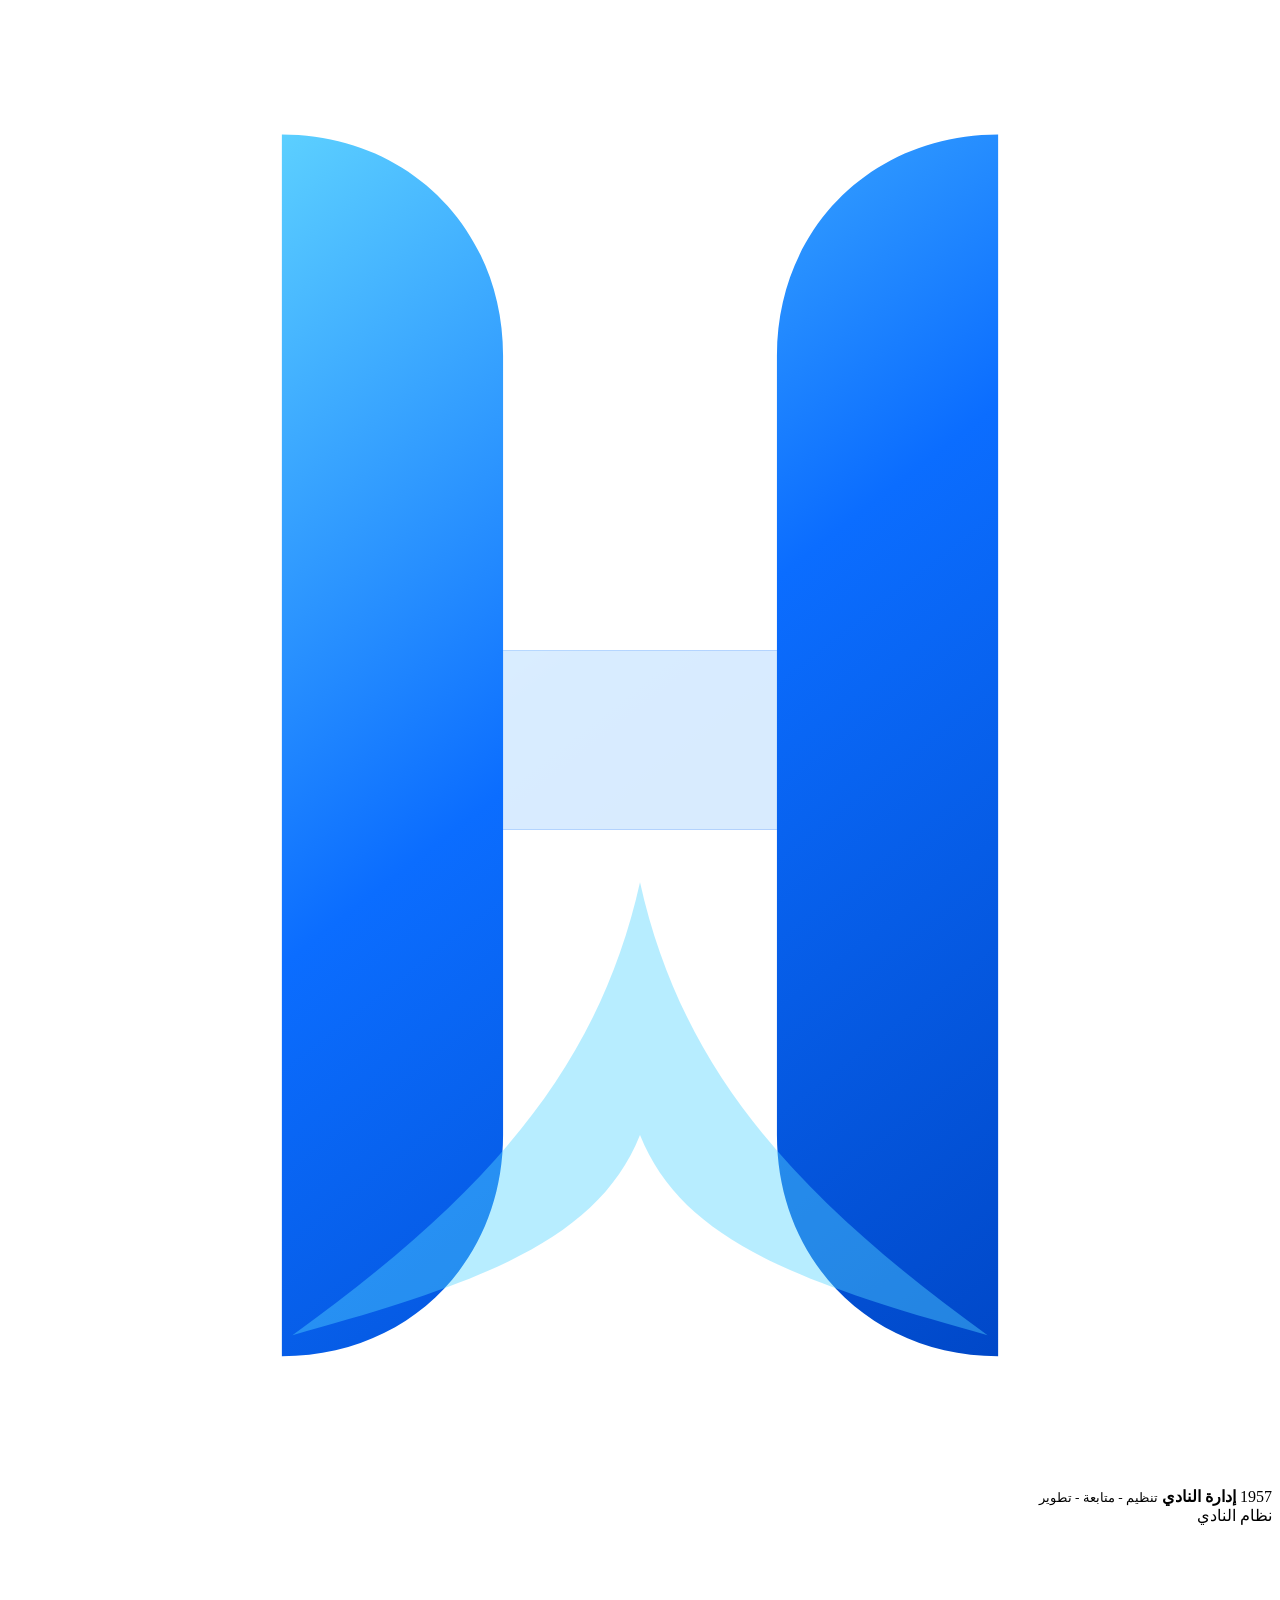
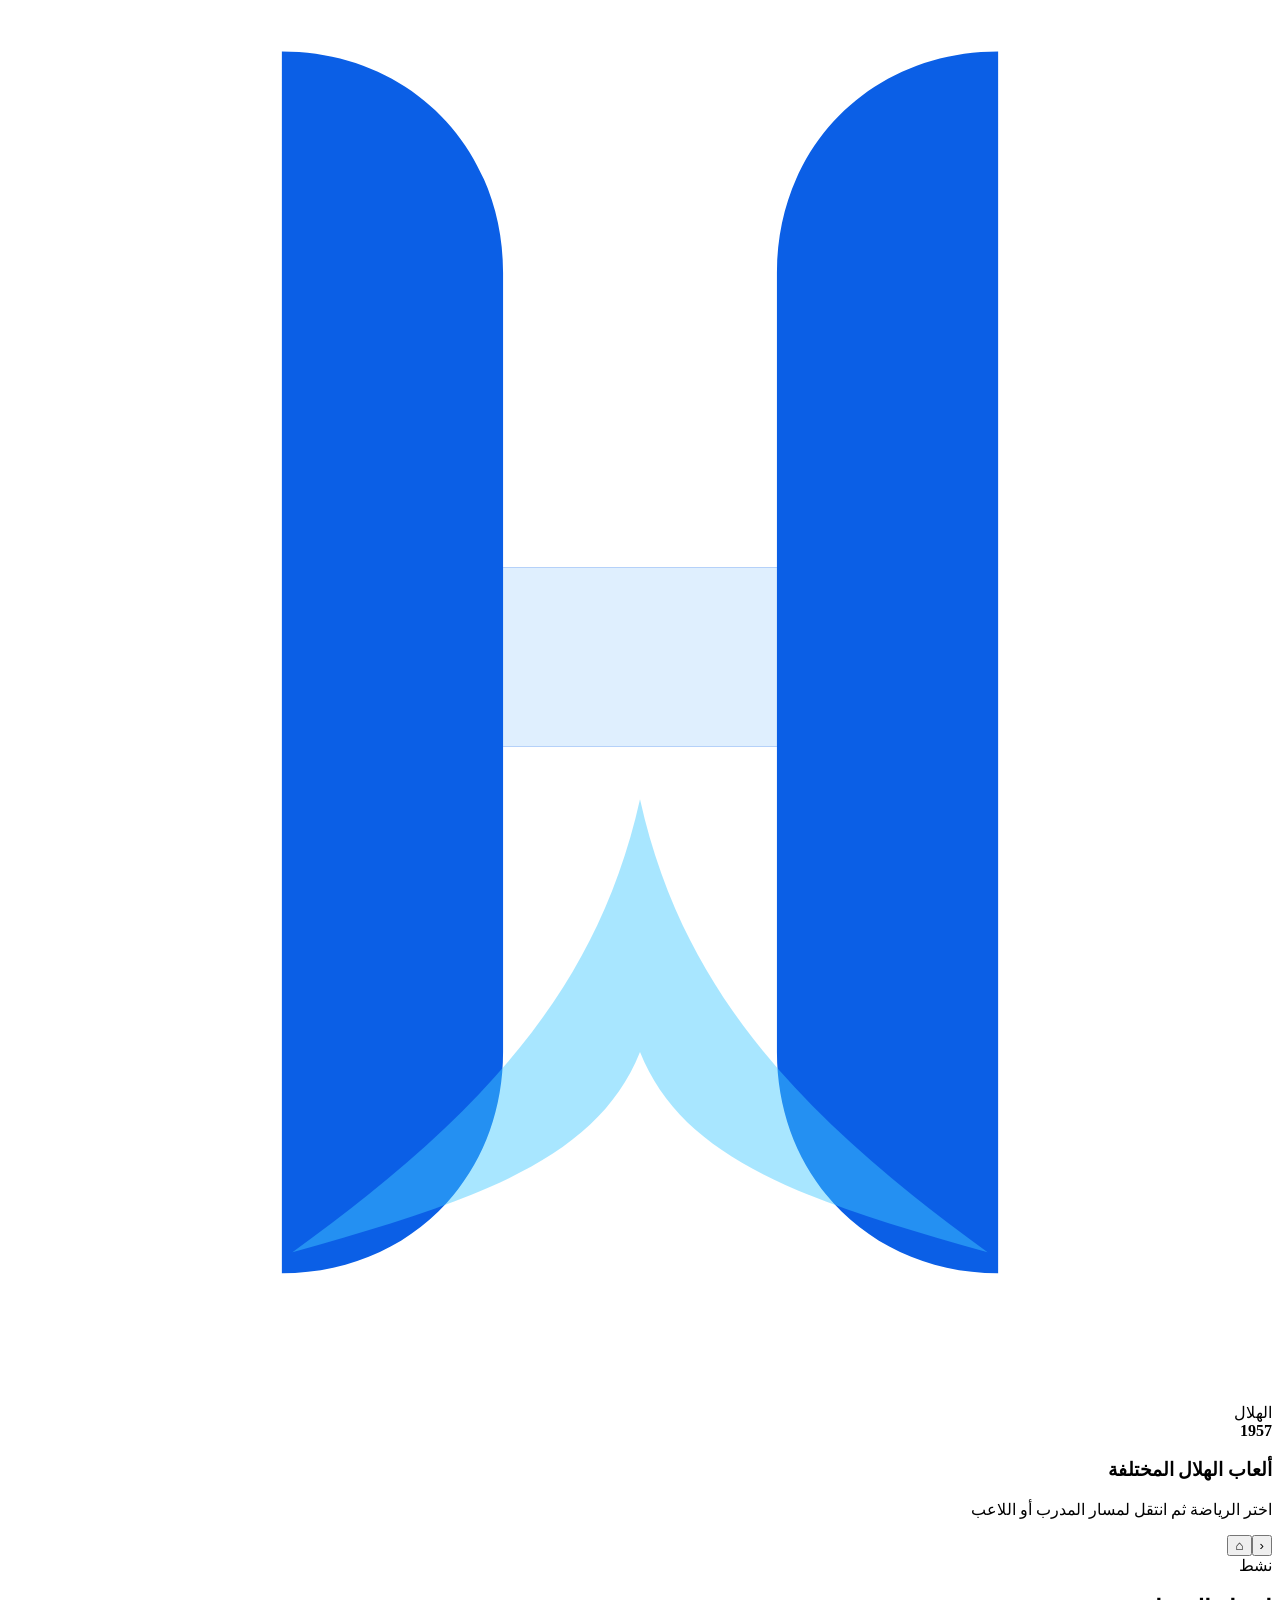
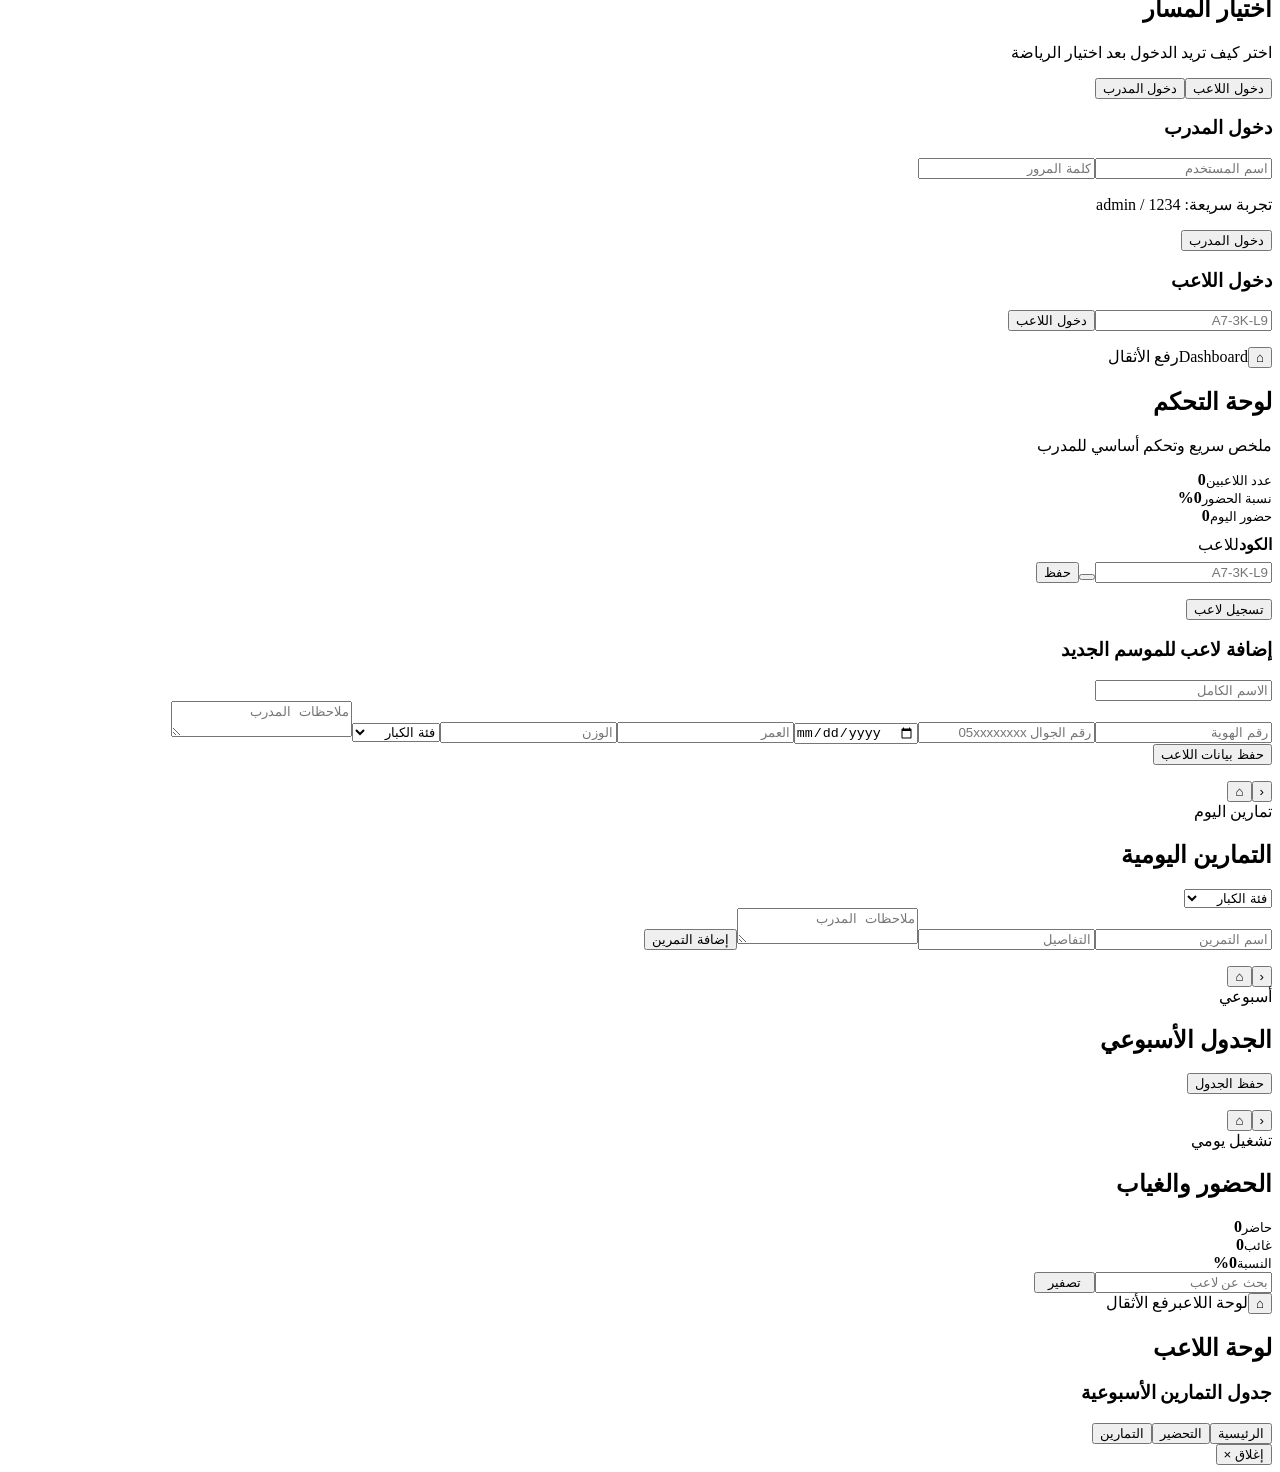
==== index.html @ a158a07d "Add files via upload" ====
<!doctype html>
<html lang="ar" dir="rtl">
<head>
  <meta charset="utf-8">
  <meta name="viewport" content="width=device-width, initial-scale=1, viewport-fit=cover">
  <title>منظومة إدارة نادي الهلال</title>
  <link rel="stylesheet" href="style.css">
</head>
<body>
<div class="splash" id="splash" aria-hidden="true">
  <div class="splash-card">
    <svg class="hilal-svg" viewBox="0 0 120 140" aria-hidden="true">
      <defs>
        <linearGradient id="hilalGradient" x1="18" x2="104" y1="12" y2="122" gradientUnits="userSpaceOnUse">
          <stop stop-color="#62d7ff"/>
          <stop offset=".48" stop-color="#0b6dff"/>
          <stop offset="1" stop-color="#0047c7"/>
        </linearGradient>
      </defs>
      <path d="M26 12c12 0 21 9 21 21v28h26V33c0-12 9-21 21-21v116c-12 0-21-9-21-21V78H47v29c0 12-9 21-21 21V12Z" fill="url(#hilalGradient)"/>
      <path d="M47 61h26v17H47z" fill="#eaf7ff" opacity=".92"/>
      <path d="M27 126c18-13 29-25 33-43 4 18 15 30 33 43-18-5-29-9-33-19-4 10-15 14-33 19Z" fill="#55d4ff" opacity=".42"/>
    </svg>
    <span class="splash-year">1957</span>
    <strong>إدارة النادي</strong>
    <small>تنظيم - متابعة - تطوير</small>
  </div>
</div>
<main class="app">
  <section class="content">
    <section class="page active" id="home"><div class="top home-top"><span class="kicker">نظام النادي</span><div class="home-logo" aria-label="شعار الهلال"><svg class="logo-svg" viewBox="0 0 120 140" aria-hidden="true"><path d="M26 12c12 0 21 9 21 21v28h26V33c0-12 9-21 21-21v116c-12 0-21-9-21-21V78H47v29c0 12-9 21-21 21V12Z" fill="#0b5fe6"/><path d="M47 61h26v17H47z" fill="#eaf7ff" opacity=".95"/><path d="M27 126c18-13 29-25 33-43 4 18 15 30 33 43-18-5-29-9-33-19-4 10-15 14-33 19Z" fill="#42c8ff" opacity=".46"/></svg><span>الهلال<br><b>1957</b></span></div></div><h1 class="title">ألعاب الهلال المختلفة</h1><p class="desc">اختر الرياضة ثم انتقل لمسار المدرب أو اللاعب</p><div class="sports" id="sportsGrid"></div></section>
    <section class="page" id="sport"><div class="top"><div class="nav-actions"><button class="icon" data-go="home">‹</button><button class="icon" data-go="home">⌂</button></div><span class="chip" id="sportStatus">نشط</span></div><h2 class="title" id="sportTitle">اختيار المسار</h2><p class="desc" id="sportDesc">اختر كيف تريد الدخول بعد اختيار الرياضة</p><div class="grid2"><button class="soft" id="showPlayer">دخول اللاعب</button><button class="btn" id="showCoach">دخول المدرب</button></div><div class="card hidden" id="coachPanel" style="margin-top:12px"><h3>دخول المدرب</h3><input id="coachUser" class="input" placeholder="اسم المستخدم"><input id="coachPass" class="input" type="password" placeholder="كلمة المرور"><p class="desc">تجربة سريعة: admin / 1234</p><button class="btn" id="coachLogin">دخول المدرب</button><p class="message" id="coachMsg"></p></div><div class="card hidden" id="playerPanel" style="margin-top:12px"><h3>دخول اللاعب</h3><input id="playerCode" class="input" placeholder="A7-3K-L9"><button class="btn" id="playerLogin">دخول اللاعب</button><p class="message" id="playerMsg"></p></div></section>
    <section class="page" id="coachDash"><div class="top"><button class="icon" data-go="home">⌂</button><span class="kicker">Dashboard</span><span class="chip" id="sportChip">رفع الأثقال</span></div><h2 class="title">لوحة التحكم</h2><p class="desc">ملخص سريع وتحكم أساسي للمدرب</p><div class="grid3"><div class="stat"><small>عدد اللاعبين</small><b id="total">0</b></div><div class="stat"><small>نسبة الحضور</small><b id="rate">0%</b></div><div class="stat"><small>حضور اليوم</small><b id="today">0</b></div></div><div class="card code-card" style="margin-top:10px"><div class="row" style="margin-bottom:8px"><b>الكود</b><span class="chip">للاعب</span></div><div class="code-actions"><input id="codeInput" class="input" style="margin:0" placeholder="A7-3K-L9"><button class="copy-code" id="copyCode" type="button" aria-label="نسخ الكود"></button><button class="btn" id="saveCode">حفظ</button></div><p id="codeMsg" class="message"></p><button class="soft register-btn" id="toggleRegister" type="button">تسجيل لاعب</button><div class="register-panel hidden" id="registerPanel"><h3>إضافة لاعب للموسم الجديد</h3><input id="regName" class="input" placeholder="الاسم الكامل"><div class="form-grid"><input id="regNational" class="input" placeholder="رقم الهوية"><input id="regPhone" class="input" placeholder="رقم الجوال 05xxxxxxxx"><input id="regBirth" class="input" type="date" aria-label="تاريخ الميلاد"><input id="regAge" class="input" type="number" min="1" placeholder="العمر"><input id="regWeight" class="input" type="number" min="1" placeholder="الوزن"><select id="regGroup" class="select"><option>فئة الكبار</option><option>فئة الشباب</option><option>فئة الناشئين</option><option>فئة البراعم</option></select><textarea id="regNote" class="textarea wide" placeholder="ملاحظات المدرب"></textarea></div><button class="btn" id="saveNewPlayer" type="button">حفظ بيانات اللاعب</button><p id="registerMsg" class="message"></p></div></div></section>
    <section class="page" id="daily"><div class="top"><div class="nav-actions"><button class="icon" data-go="coachDash">‹</button><button class="icon" data-go="home">⌂</button></div><span class="chip">تمارين اليوم</span></div><h2 class="title">التمارين اليومية</h2><select id="dailyGroup" class="select"><option>فئة الكبار</option><option>فئة الشباب</option><option>فئة الناشئين</option><option>فئة البراعم</option></select><div class="list" id="dailyList"></div><input id="dailyTitle" class="input" placeholder="اسم التمرين"><input id="dailyDetails" class="input" placeholder="التفاصيل"><textarea id="dailyNote" class="textarea" placeholder="ملاحظات المدرب"></textarea><button class="btn" id="addDaily">إضافة التمرين</button><p id="dailyMsg" class="message"></p></section>
    <section class="page" id="weekly"><div class="top"><div class="nav-actions"><button class="icon" data-go="coachDash">‹</button><button class="icon" data-go="home">⌂</button></div><span class="chip">أسبوعي</span></div><h2 class="title">الجدول الأسبوعي</h2><div class="schedule" id="weeklyEditor"></div><button class="btn" id="saveWeekly">حفظ الجدول</button><p id="weeklyMsg" class="message"></p></section>
    <section class="page" id="attendance"><div class="top"><div class="nav-actions"><button class="icon" data-go="coachDash">‹</button><button class="icon" data-go="home">⌂</button></div><span class="chip attendance-chip" data-icon-chip="calendar">تشغيل يومي</span></div><h2 class="title">الحضور والغياب</h2><div class="day-strip" id="dayStrip" aria-label="أيام الأسبوع"></div><div class="grid3"><div class="stat"><small>حاضر</small><b id="presentCount">0</b></div><div class="stat"><small>غائب</small><b id="absentCount">0</b></div><div class="stat"><small>النسبة</small><b id="ratioCount">0%</b></div></div><div class="toolbar"><input class="input" id="search" placeholder="بحث عن لاعب" style="margin:0"><button class="ghost hidden" id="reset" style="width:auto;padding-inline:12px">تصفير</button></div><div id="attendanceRoot"></div></section>
    <section class="page" id="playerDash"><div class="top"><button class="icon" data-go="home">⌂</button><span class="kicker">لوحة اللاعب</span><span class="chip" id="playerSport">رفع الأثقال</span></div><h2 class="title">لوحة اللاعب</h2><h3>جدول التمارين الأسبوعية</h3><div class="list" id="playerWeekly"></div></section>
  </section>
  <nav class="nav hidden" id="bottomNav"><button class="active" data-go="coachDash" data-nav="coachDash">الرئيسية</button><button data-go="attendance" data-nav="attendance">التحضير</button><button data-go="weekly" data-nav="weekly">التمارين</button></nav>
  <div class="toast hidden" id="toast"></div>
  <div class="modal hidden" id="playerCardModal" role="dialog" aria-modal="true" aria-label="بطاقة اللاعب">
    <button class="modal-close" id="closePlayerCard" type="button">إغلاق ×</button>
    <div class="modal-card" id="playerCardBody"></div>
  </div>
</main>
<script src="app.js"></script>
</body>
</html>
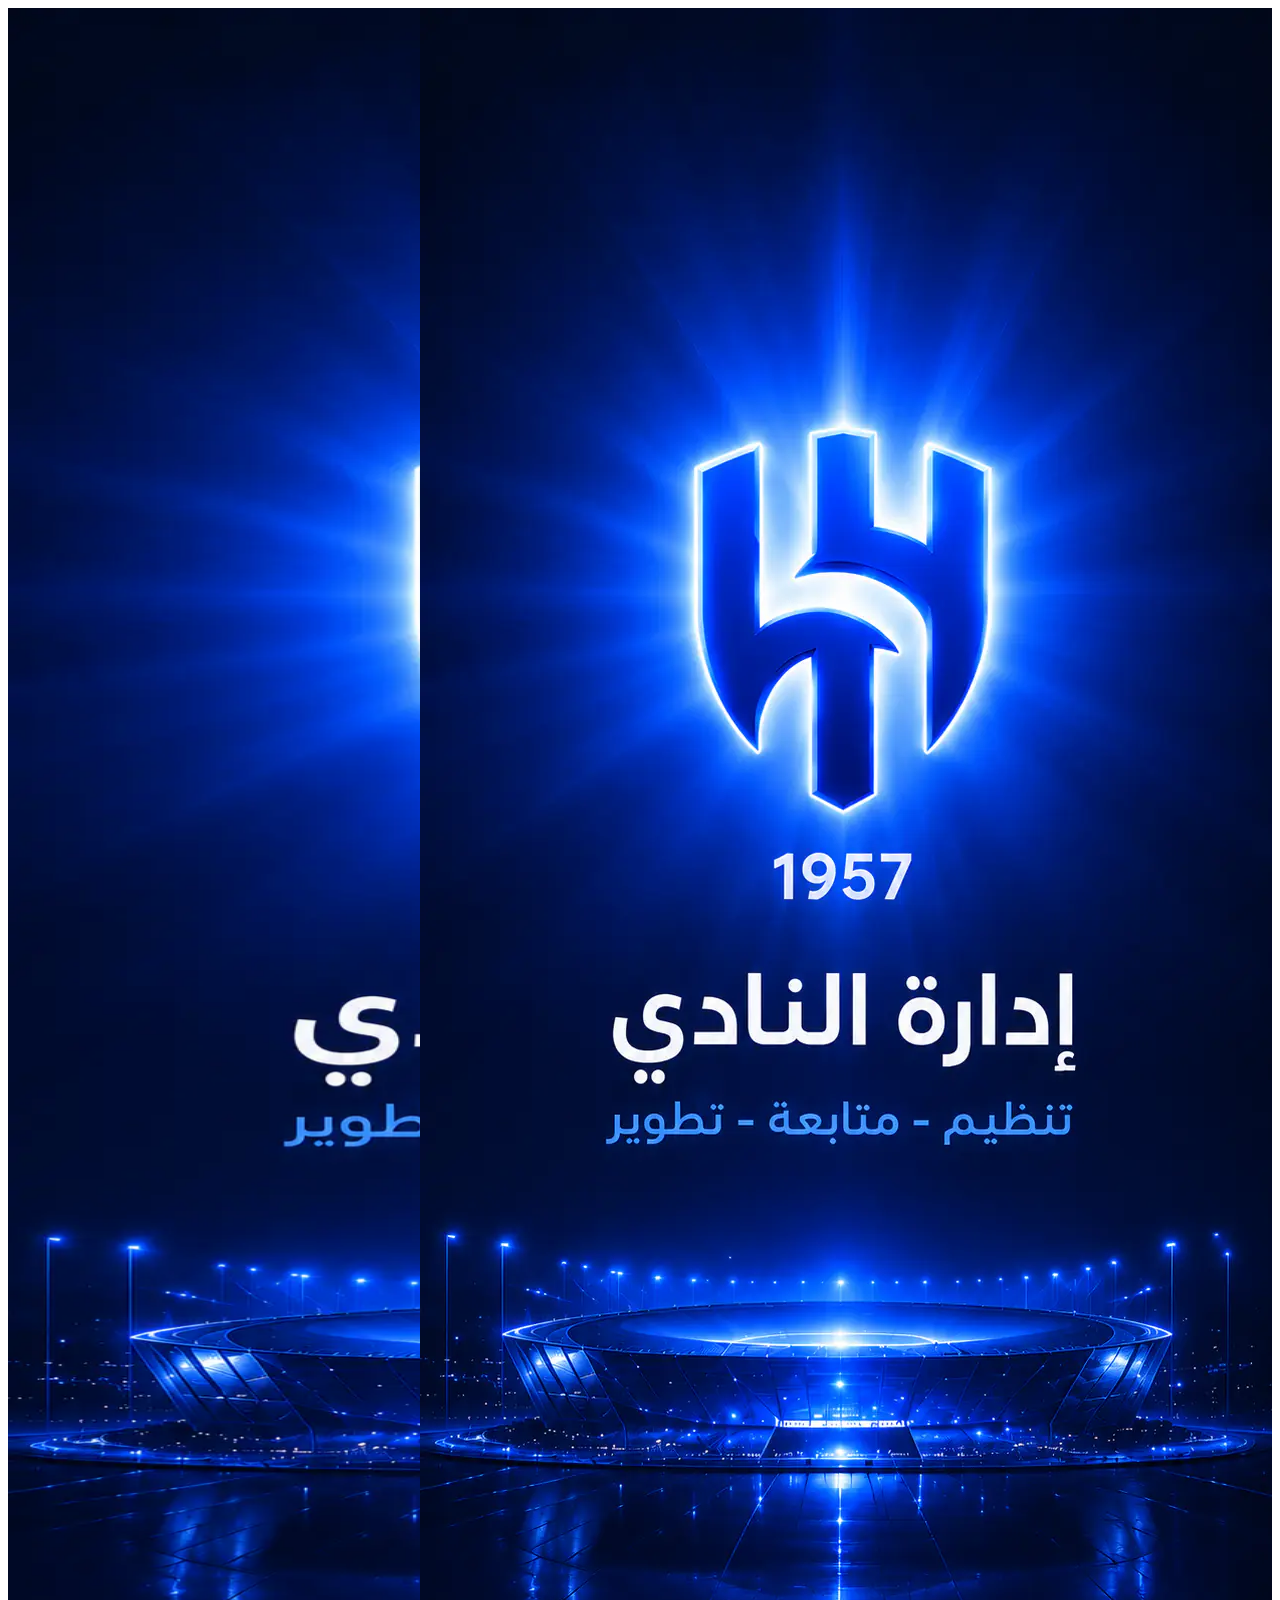
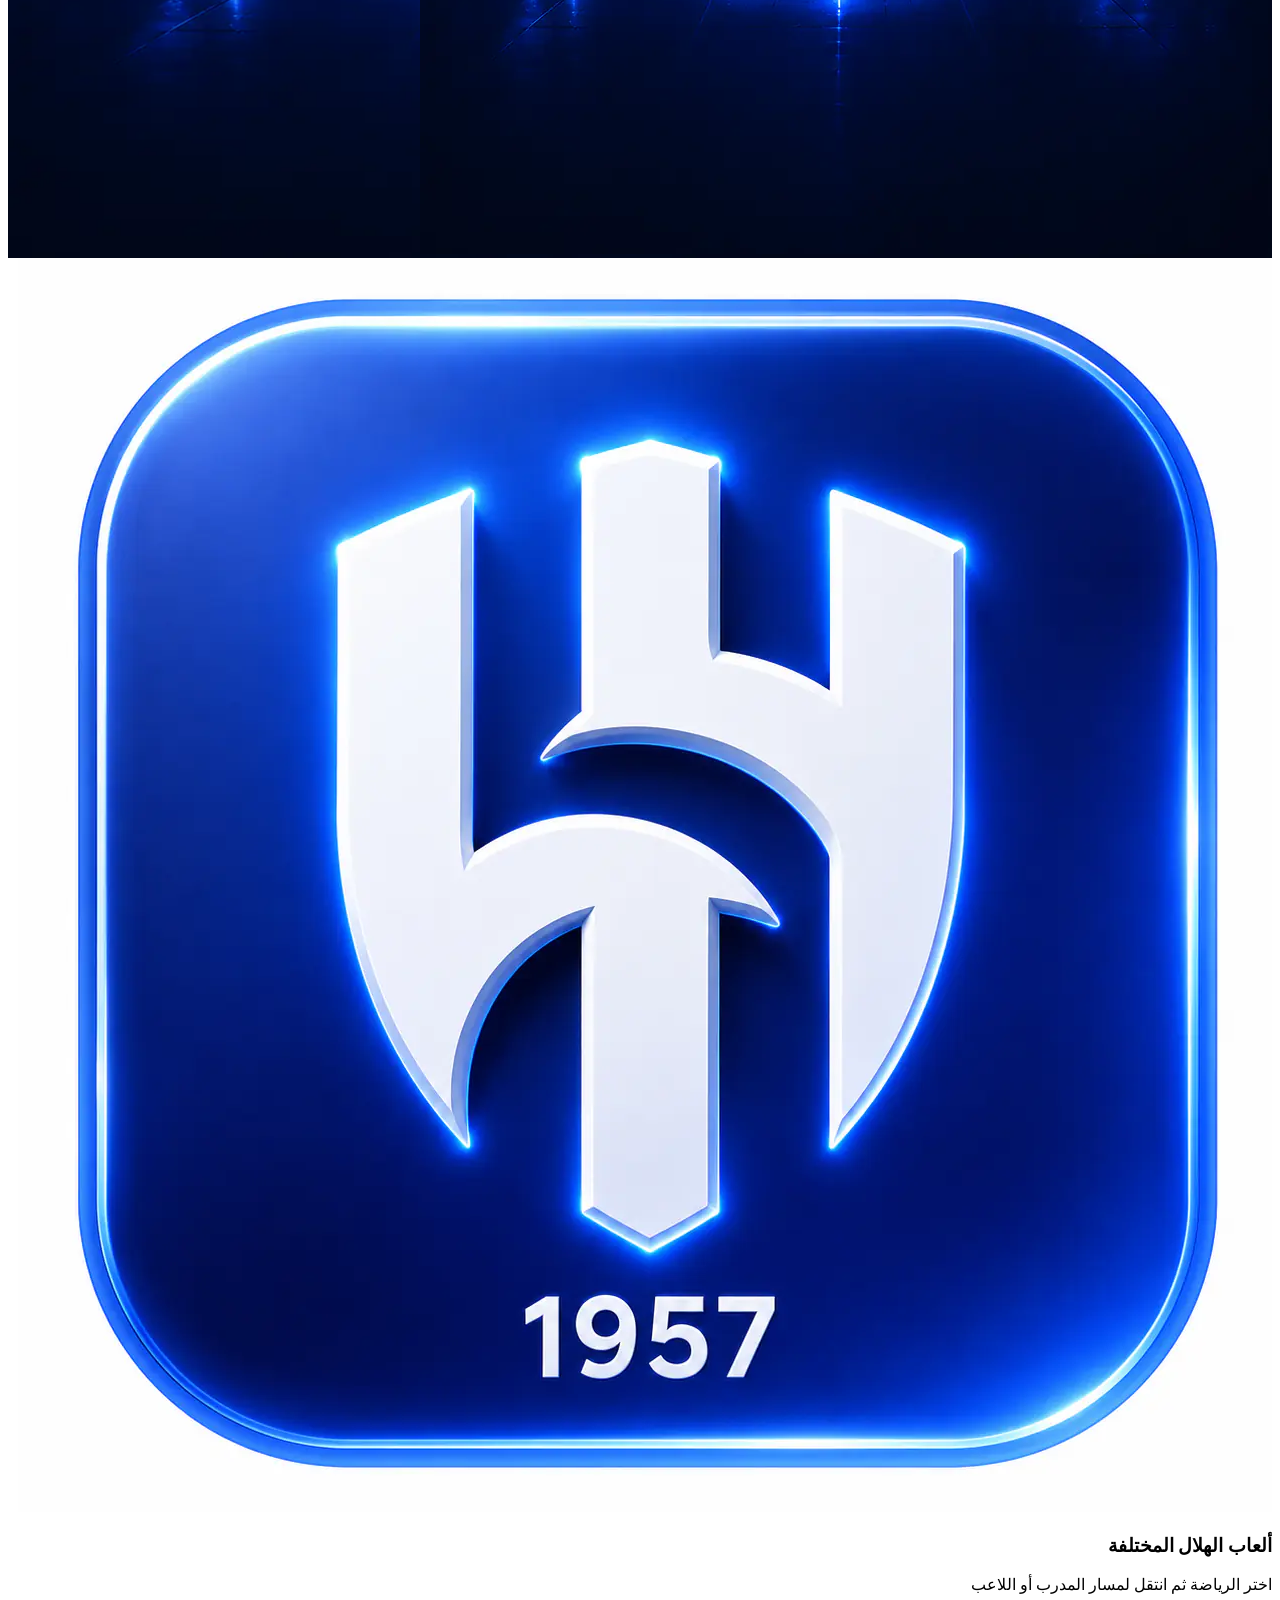
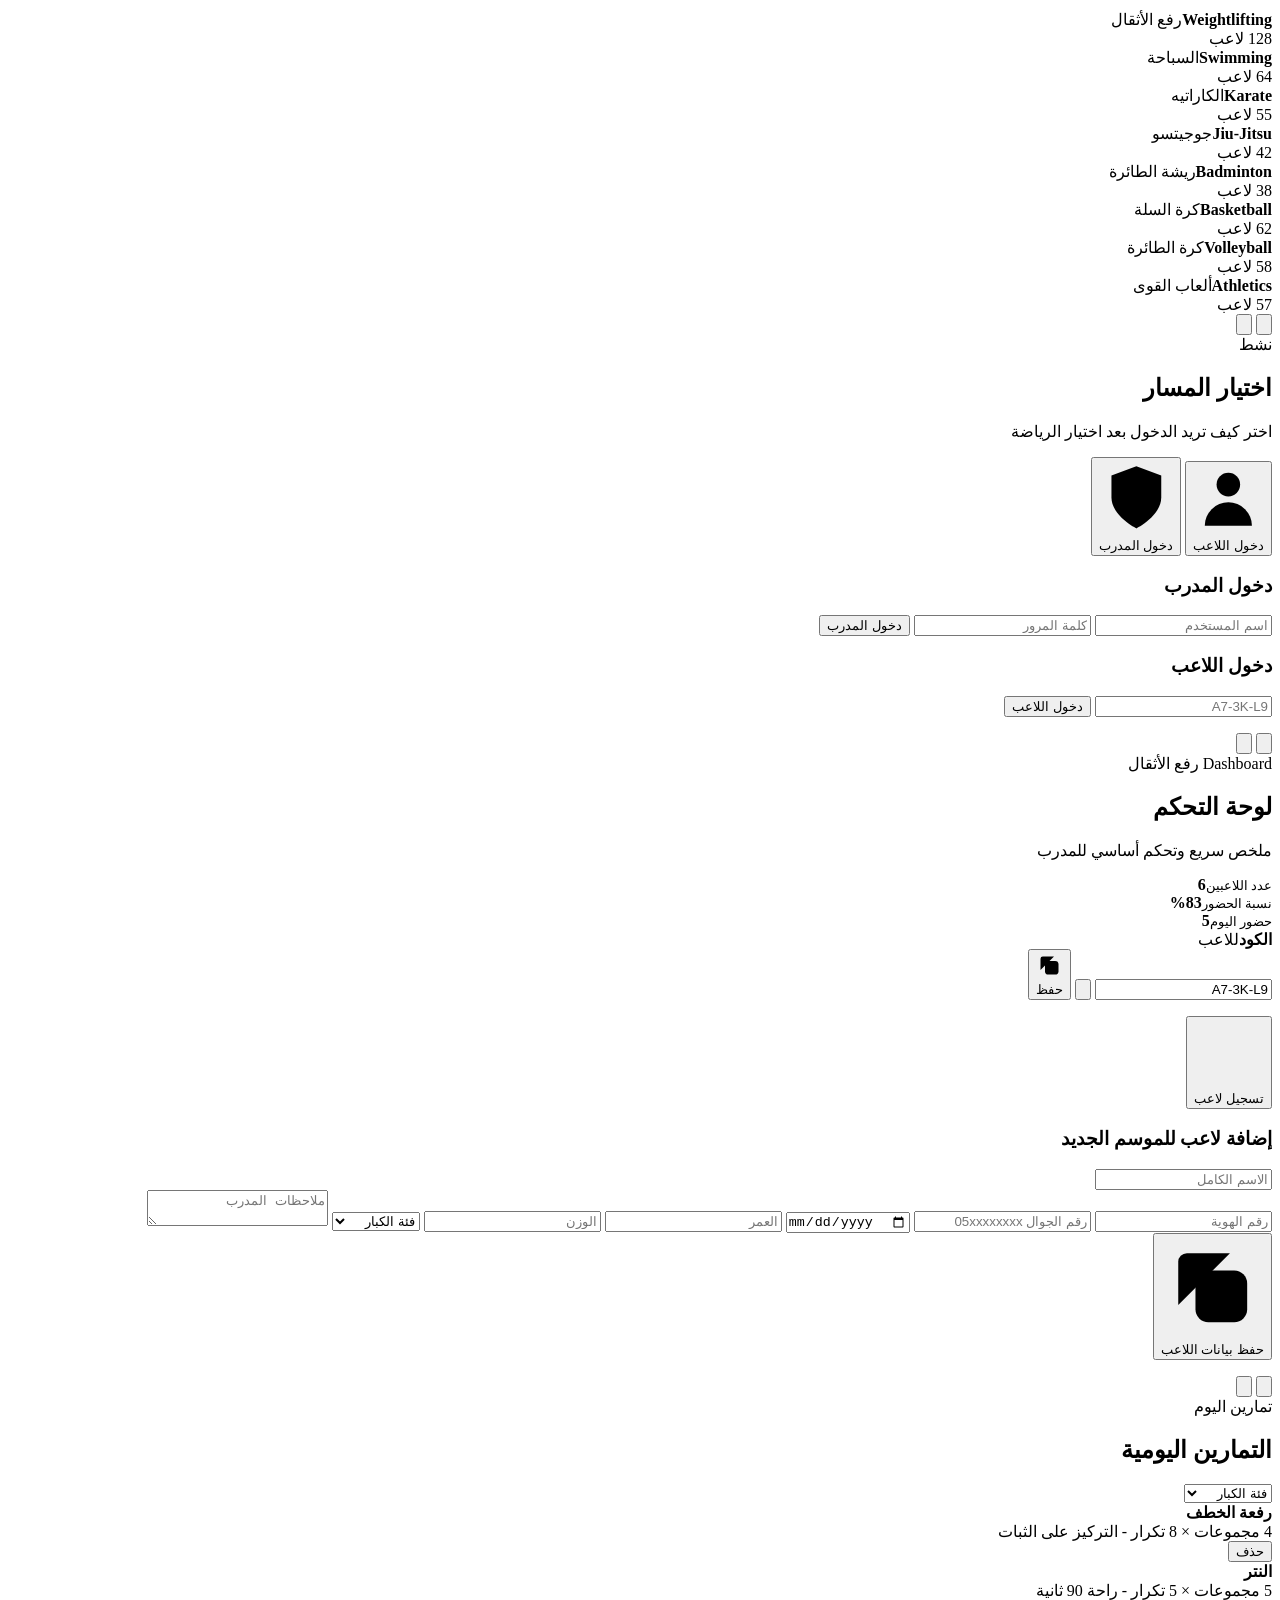
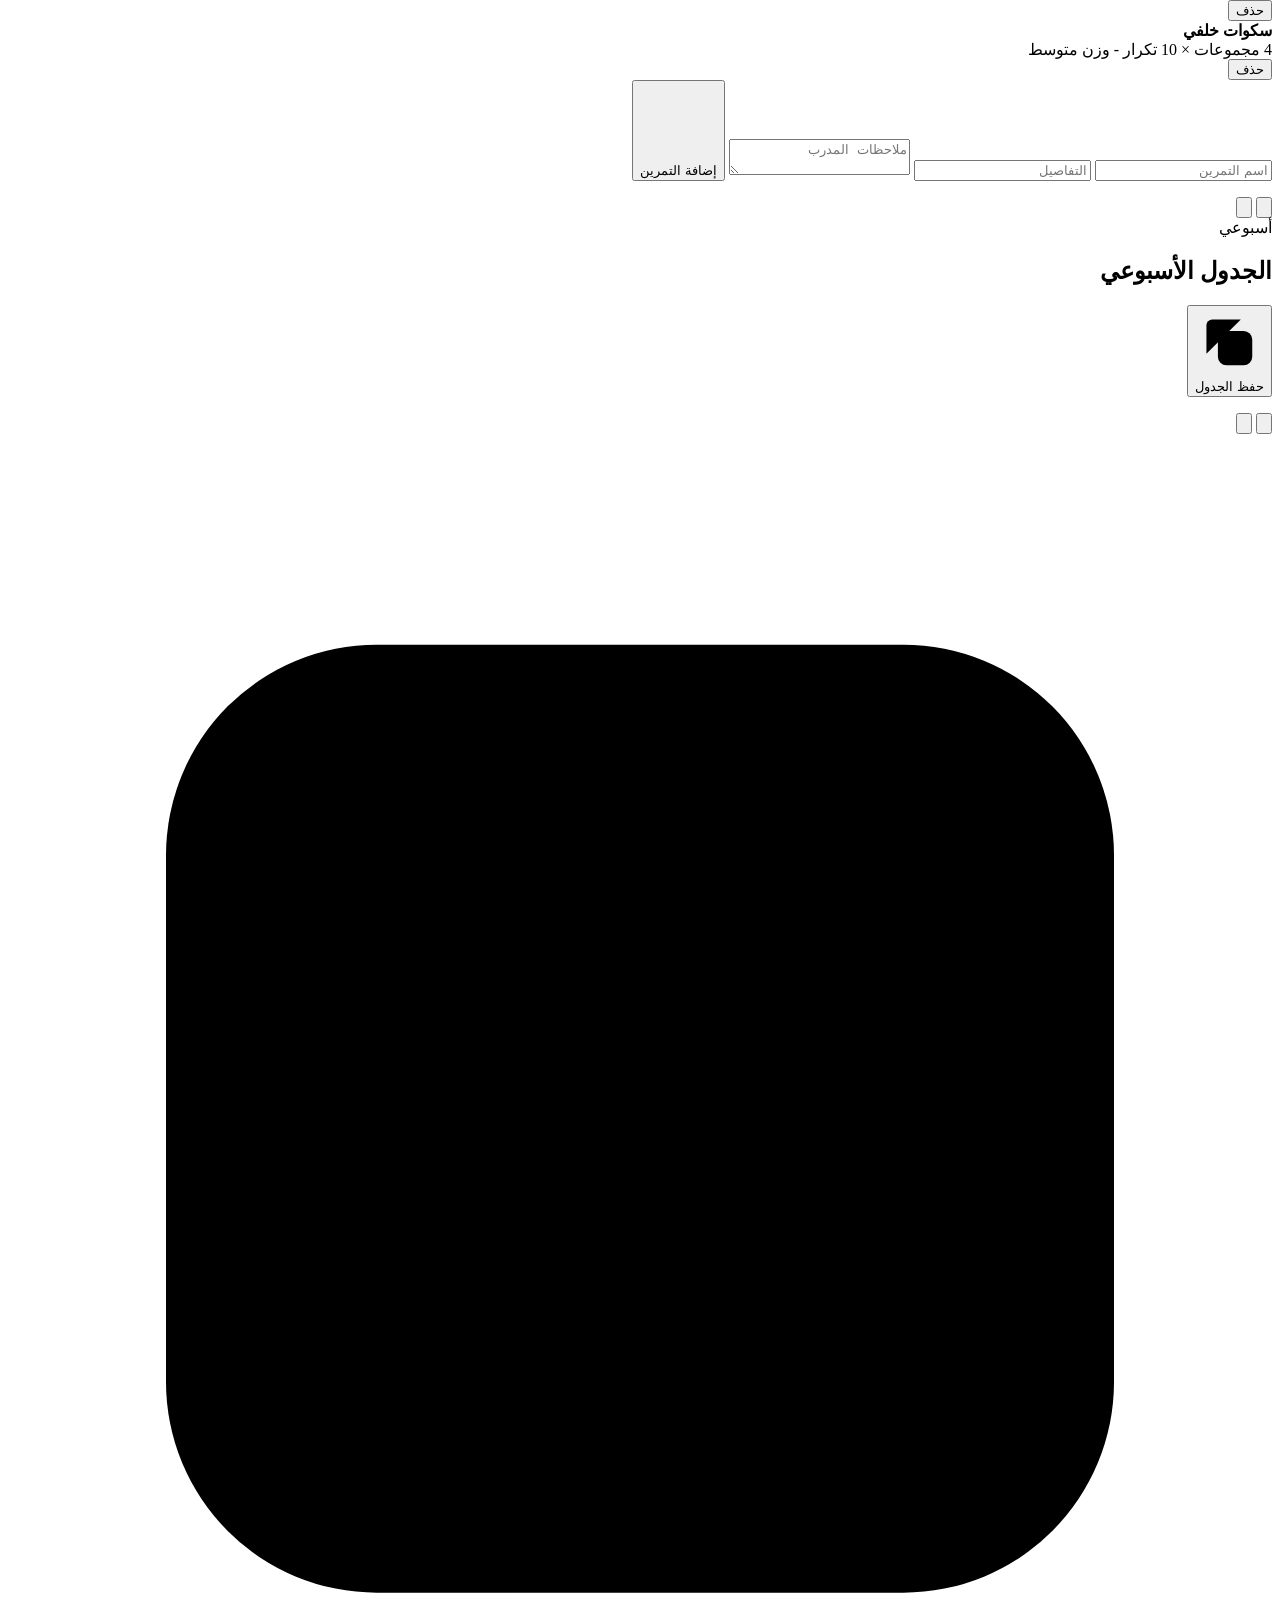
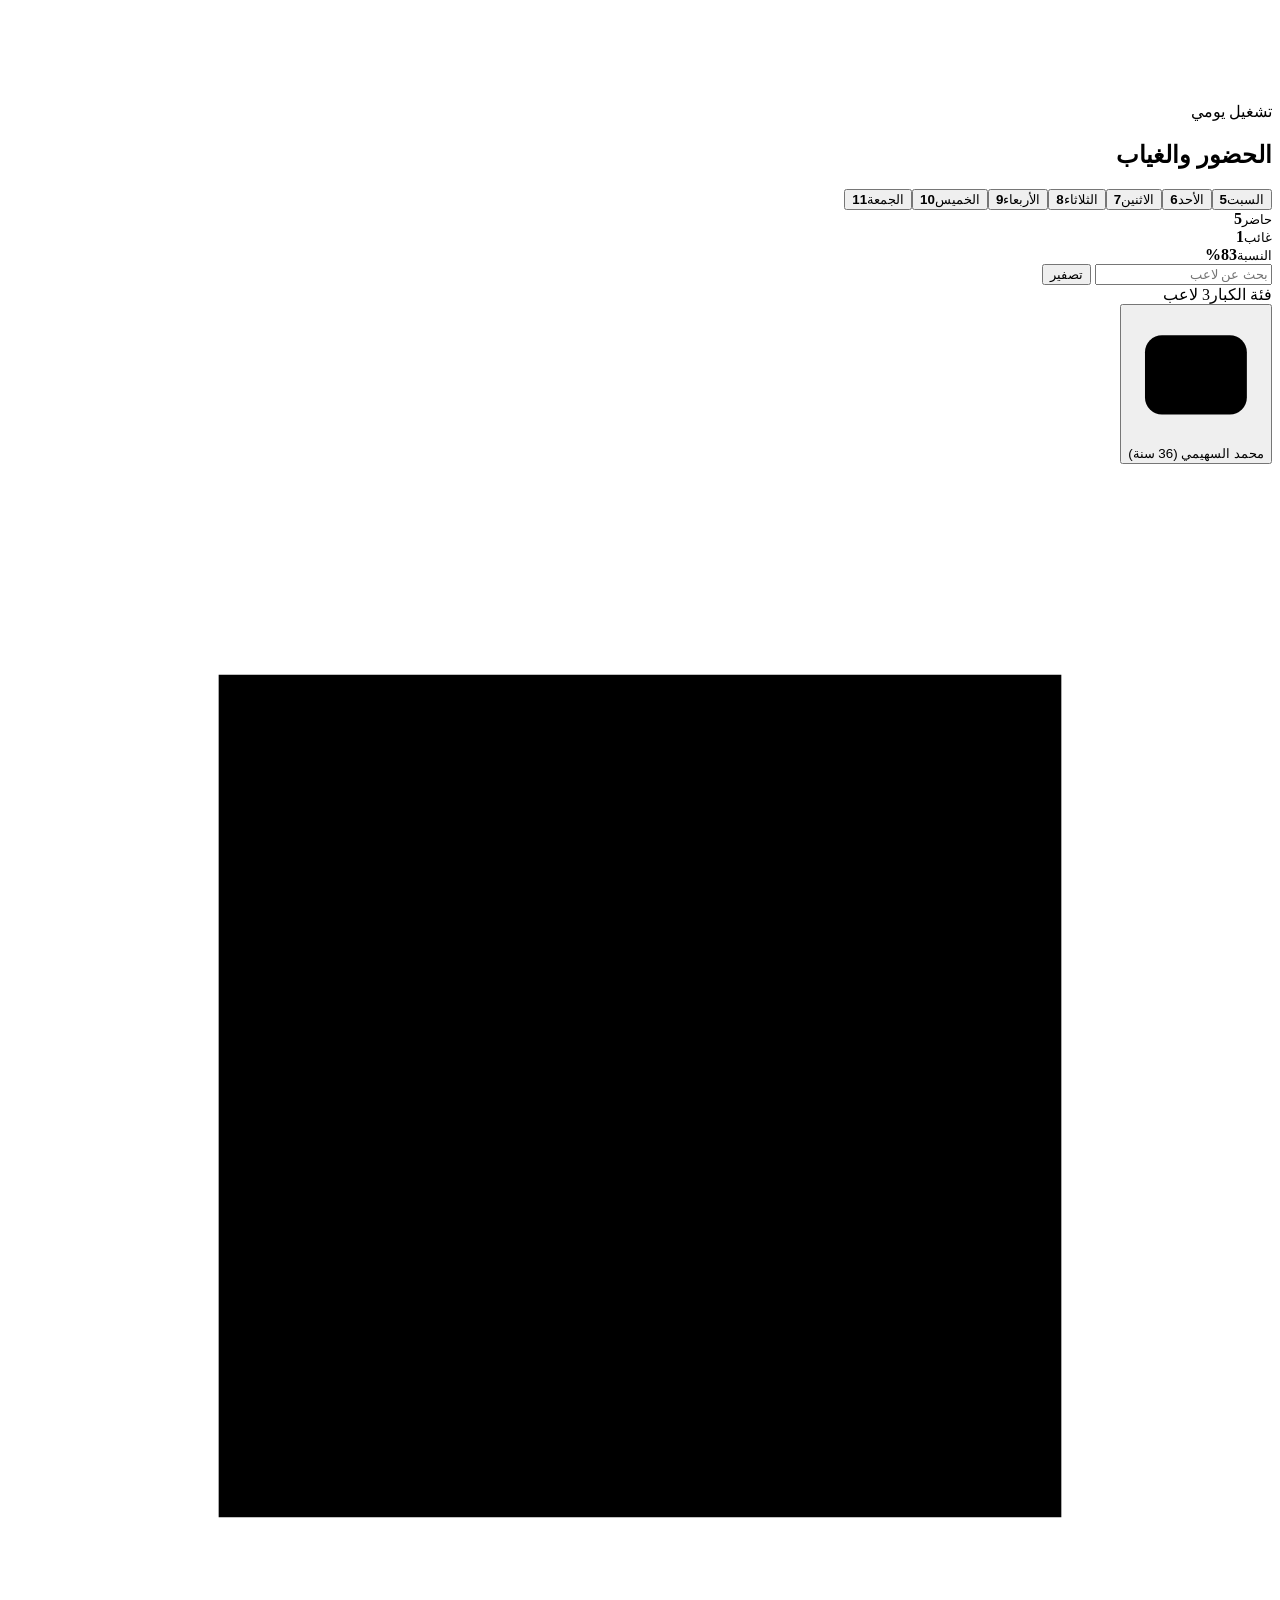
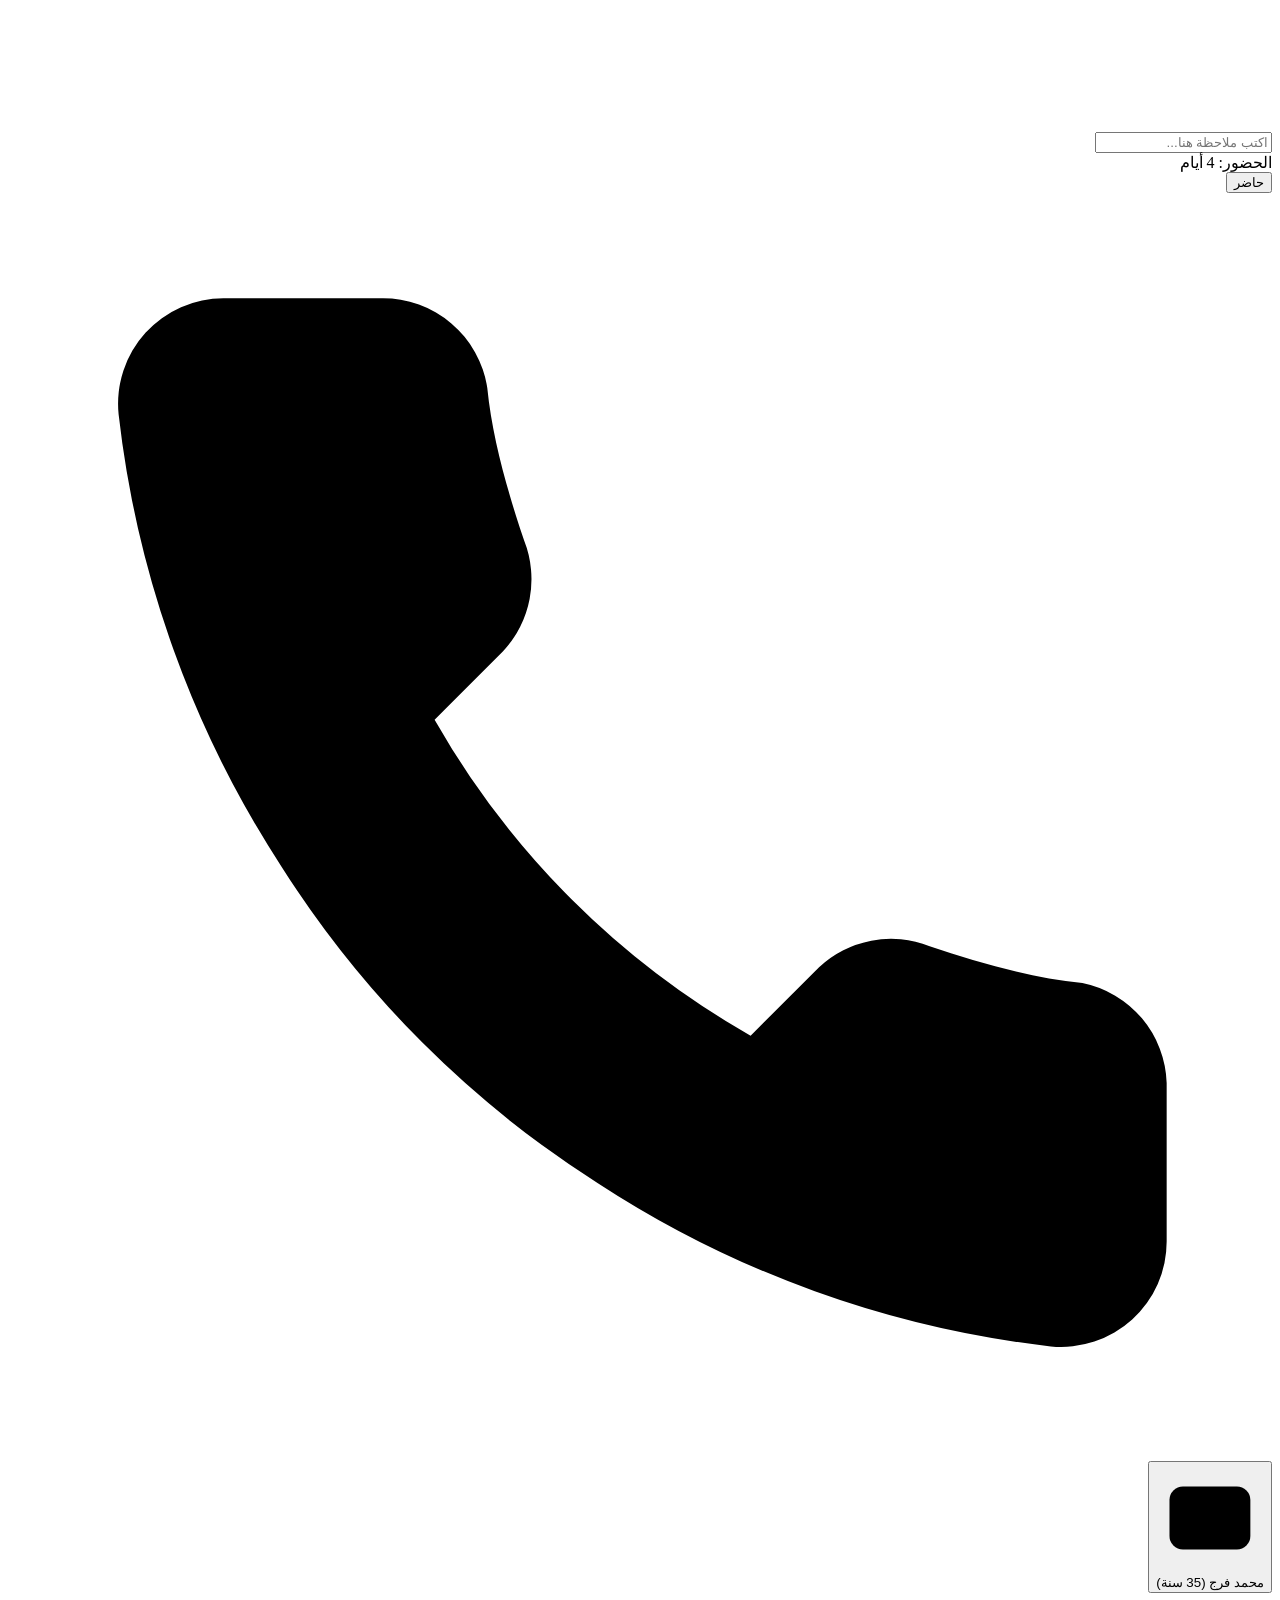
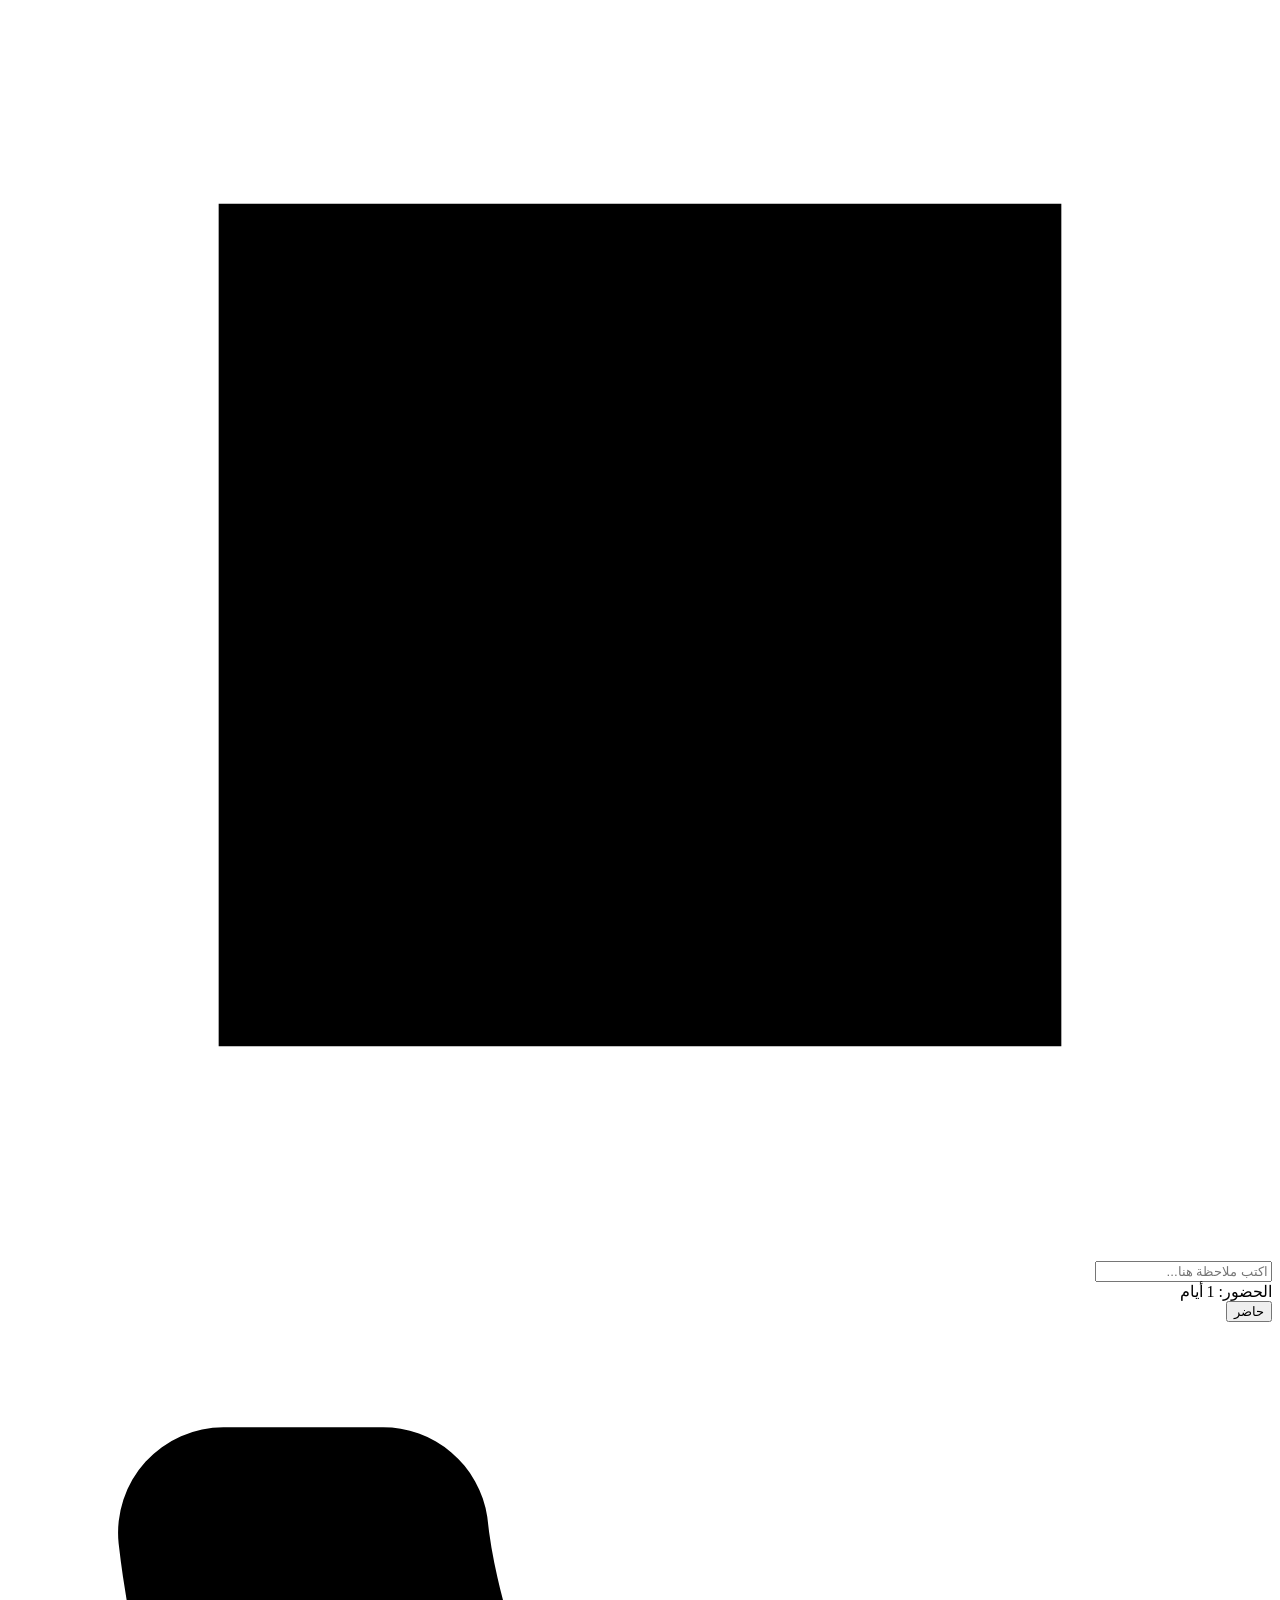
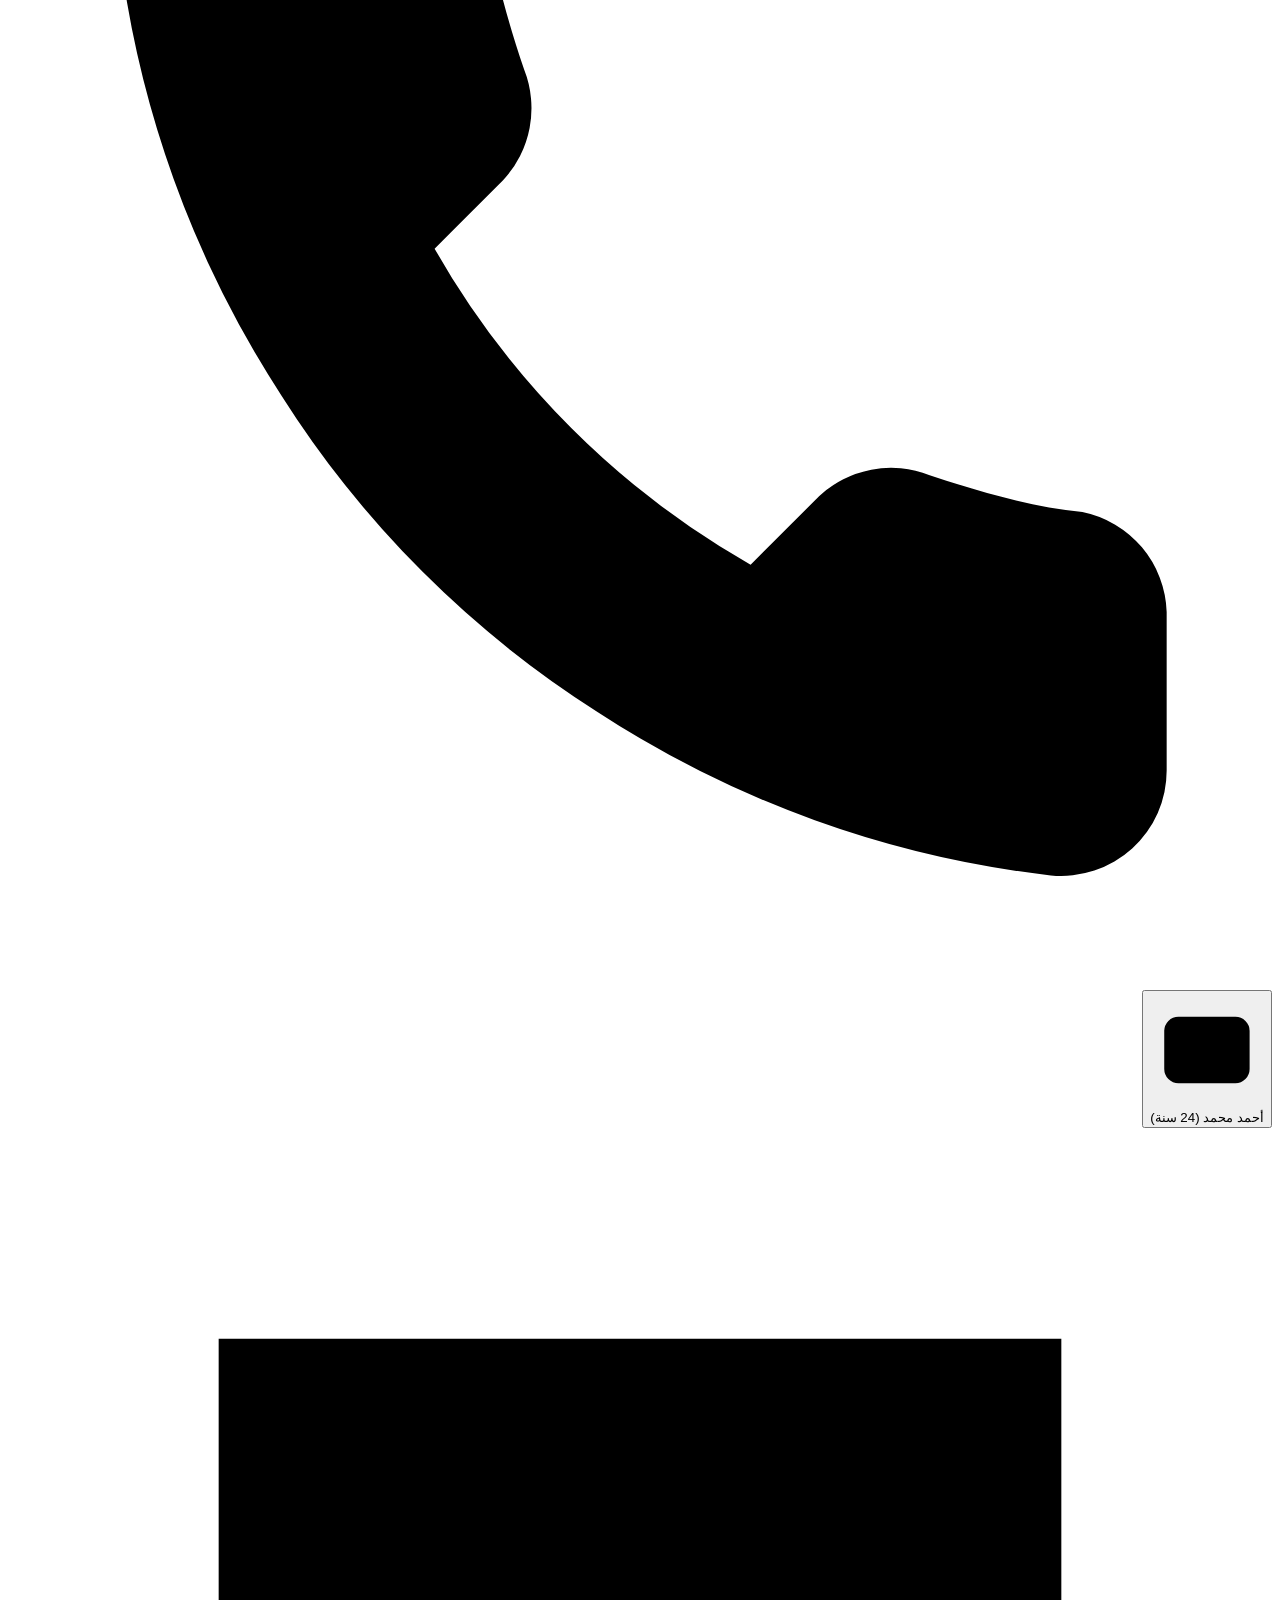
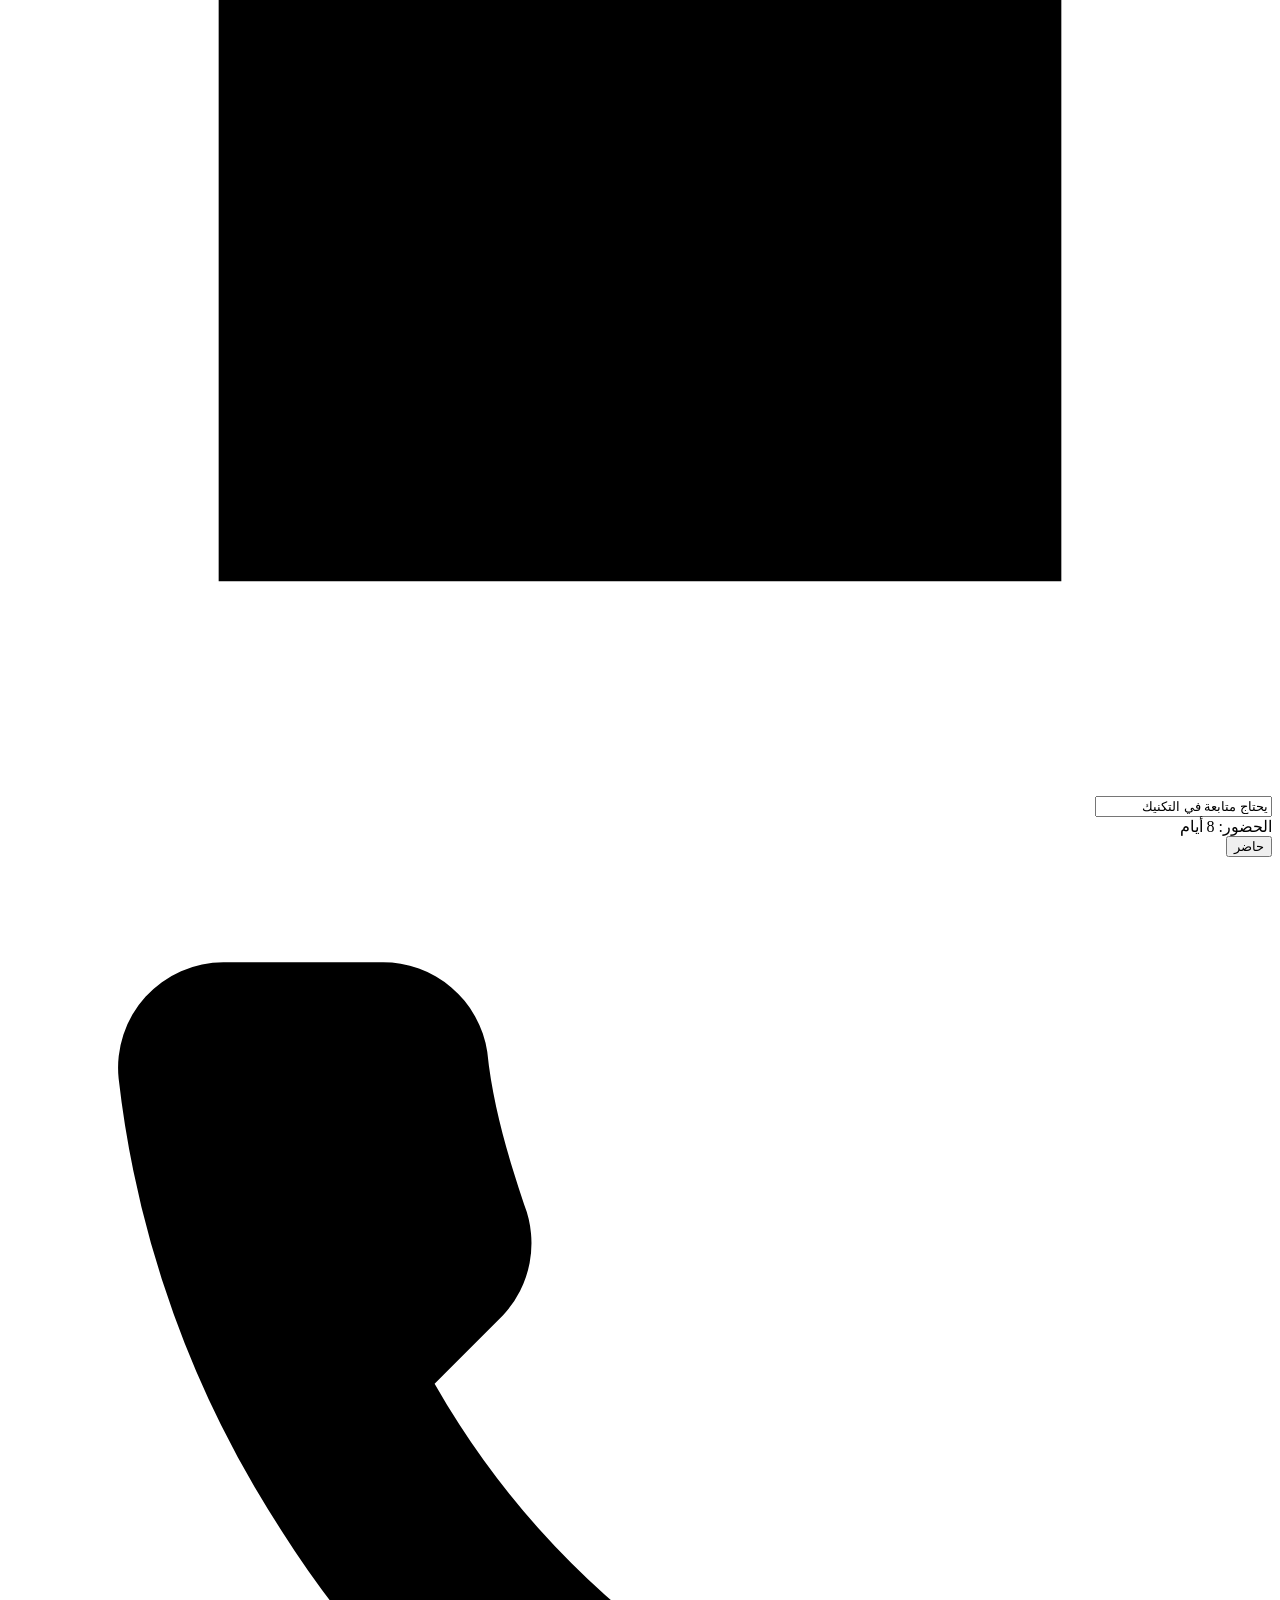
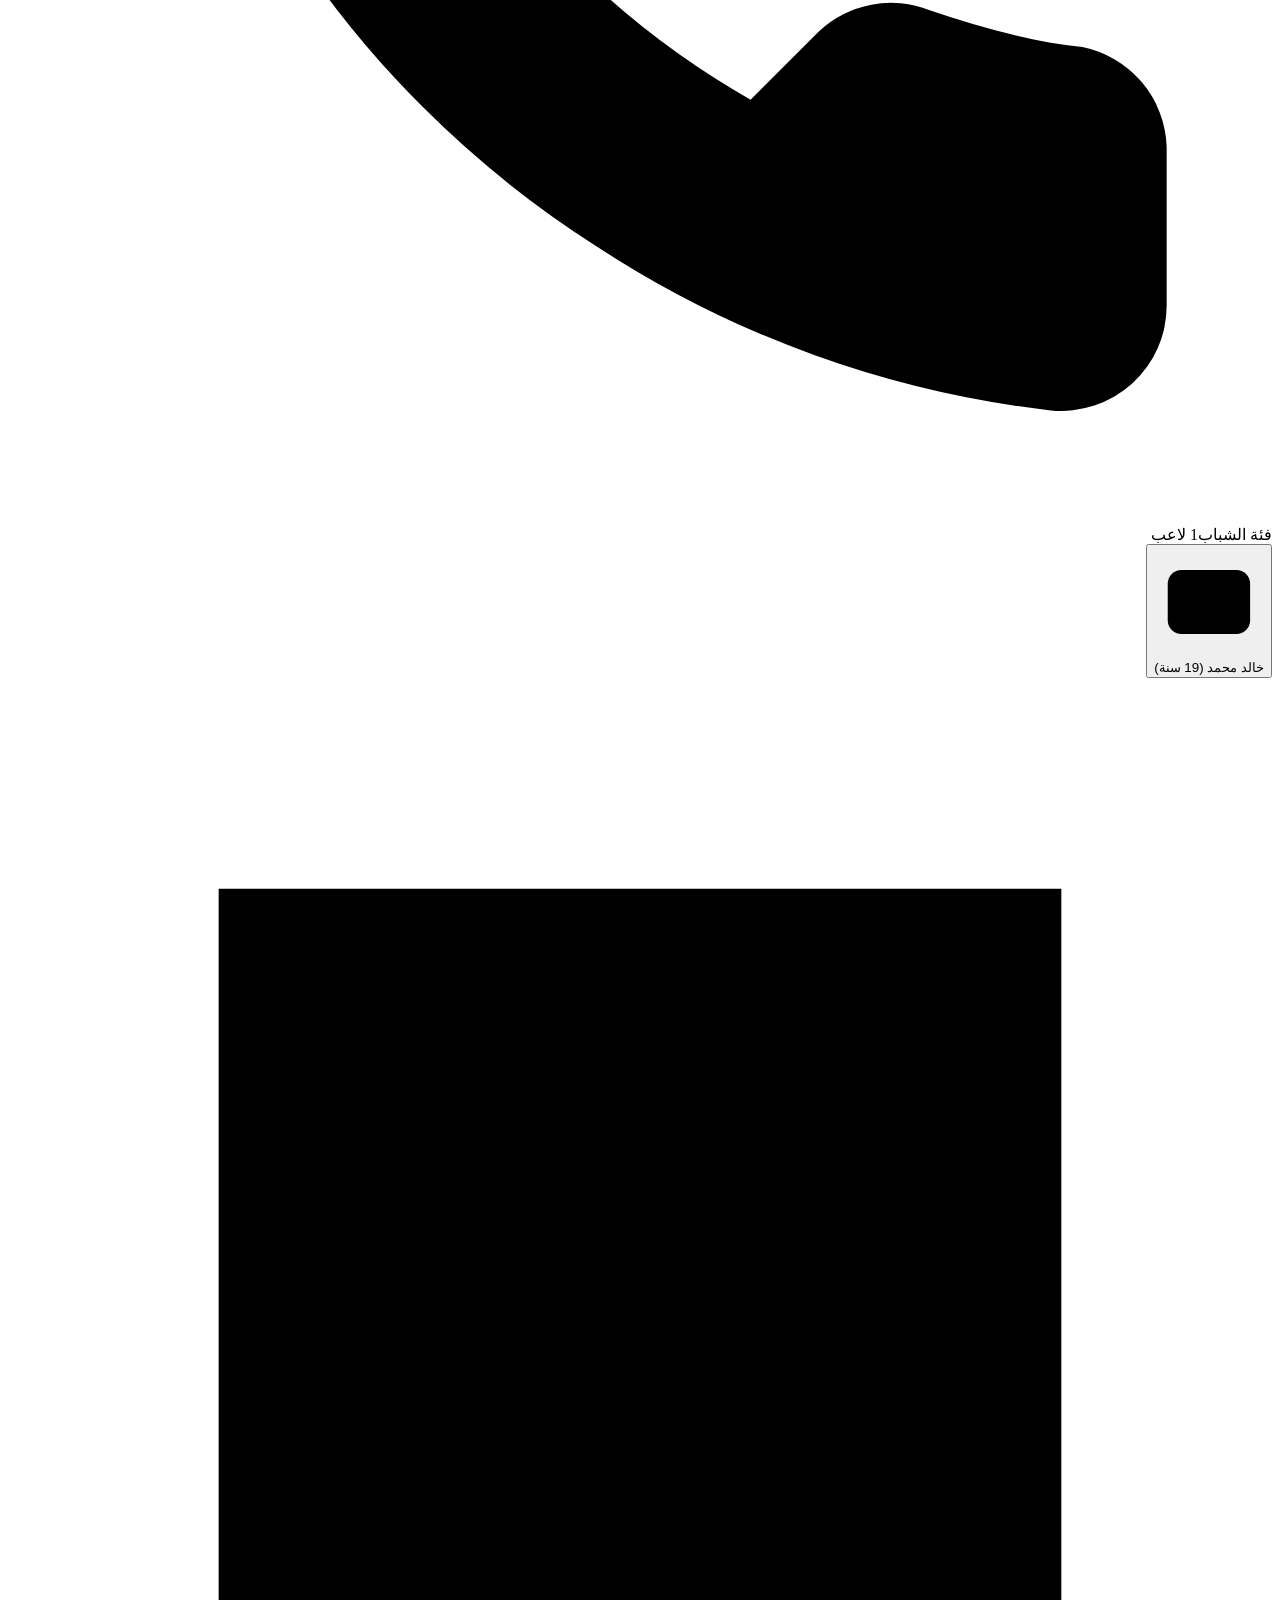
==== commit 726557ce: "Add files via upload" ====
--- a/index.html
+++ b/index.html
@@ -1,48 +1,607 @@
-<!doctype html>
-<html lang="ar" dir="rtl">
-<head>
-  <meta charset="utf-8">
-  <meta name="viewport" content="width=device-width, initial-scale=1, viewport-fit=cover">
-  <title>منظومة إدارة نادي الهلال</title>
-  <link rel="stylesheet" href="style.css">
-</head>
-<body>
-<div class="splash" id="splash" aria-hidden="true">
-  <div class="splash-card">
-    <svg class="hilal-svg" viewBox="0 0 120 140" aria-hidden="true">
-      <defs>
-        <linearGradient id="hilalGradient" x1="18" x2="104" y1="12" y2="122" gradientUnits="userSpaceOnUse">
-          <stop stop-color="#62d7ff"/>
-          <stop offset=".48" stop-color="#0b6dff"/>
-          <stop offset="1" stop-color="#0047c7"/>
-        </linearGradient>
-      </defs>
-      <path d="M26 12c12 0 21 9 21 21v28h26V33c0-12 9-21 21-21v116c-12 0-21-9-21-21V78H47v29c0 12-9 21-21 21V12Z" fill="url(#hilalGradient)"/>
-      <path d="M47 61h26v17H47z" fill="#eaf7ff" opacity=".92"/>
-      <path d="M27 126c18-13 29-25 33-43 4 18 15 30 33 43-18-5-29-9-33-19-4 10-15 14-33 19Z" fill="#55d4ff" opacity=".42"/>
-    </svg>
-    <span class="splash-year">1957</span>
-    <strong>إدارة النادي</strong>
-    <small>تنظيم - متابعة - تطوير</small>
-  </div>
-</div>
-<main class="app">
-  <section class="content">
-    <section class="page active" id="home"><div class="top home-top"><span class="kicker">نظام النادي</span><div class="home-logo" aria-label="شعار الهلال"><svg class="logo-svg" viewBox="0 0 120 140" aria-hidden="true"><path d="M26 12c12 0 21 9 21 21v28h26V33c0-12 9-21 21-21v116c-12 0-21-9-21-21V78H47v29c0 12-9 21-21 21V12Z" fill="#0b5fe6"/><path d="M47 61h26v17H47z" fill="#eaf7ff" opacity=".95"/><path d="M27 126c18-13 29-25 33-43 4 18 15 30 33 43-18-5-29-9-33-19-4 10-15 14-33 19Z" fill="#42c8ff" opacity=".46"/></svg><span>الهلال<br><b>1957</b></span></div></div><h1 class="title">ألعاب الهلال المختلفة</h1><p class="desc">اختر الرياضة ثم انتقل لمسار المدرب أو اللاعب</p><div class="sports" id="sportsGrid"></div></section>
-    <section class="page" id="sport"><div class="top"><div class="nav-actions"><button class="icon" data-go="home">‹</button><button class="icon" data-go="home">⌂</button></div><span class="chip" id="sportStatus">نشط</span></div><h2 class="title" id="sportTitle">اختيار المسار</h2><p class="desc" id="sportDesc">اختر كيف تريد الدخول بعد اختيار الرياضة</p><div class="grid2"><button class="soft" id="showPlayer">دخول اللاعب</button><button class="btn" id="showCoach">دخول المدرب</button></div><div class="card hidden" id="coachPanel" style="margin-top:12px"><h3>دخول المدرب</h3><input id="coachUser" class="input" placeholder="اسم المستخدم"><input id="coachPass" class="input" type="password" placeholder="كلمة المرور"><p class="desc">تجربة سريعة: admin / 1234</p><button class="btn" id="coachLogin">دخول المدرب</button><p class="message" id="coachMsg"></p></div><div class="card hidden" id="playerPanel" style="margin-top:12px"><h3>دخول اللاعب</h3><input id="playerCode" class="input" placeholder="A7-3K-L9"><button class="btn" id="playerLogin">دخول اللاعب</button><p class="message" id="playerMsg"></p></div></section>
-    <section class="page" id="coachDash"><div class="top"><button class="icon" data-go="home">⌂</button><span class="kicker">Dashboard</span><span class="chip" id="sportChip">رفع الأثقال</span></div><h2 class="title">لوحة التحكم</h2><p class="desc">ملخص سريع وتحكم أساسي للمدرب</p><div class="grid3"><div class="stat"><small>عدد اللاعبين</small><b id="total">0</b></div><div class="stat"><small>نسبة الحضور</small><b id="rate">0%</b></div><div class="stat"><small>حضور اليوم</small><b id="today">0</b></div></div><div class="card code-card" style="margin-top:10px"><div class="row" style="margin-bottom:8px"><b>الكود</b><span class="chip">للاعب</span></div><div class="code-actions"><input id="codeInput" class="input" style="margin:0" placeholder="A7-3K-L9"><button class="copy-code" id="copyCode" type="button" aria-label="نسخ الكود"></button><button class="btn" id="saveCode">حفظ</button></div><p id="codeMsg" class="message"></p><button class="soft register-btn" id="toggleRegister" type="button">تسجيل لاعب</button><div class="register-panel hidden" id="registerPanel"><h3>إضافة لاعب للموسم الجديد</h3><input id="regName" class="input" placeholder="الاسم الكامل"><div class="form-grid"><input id="regNational" class="input" placeholder="رقم الهوية"><input id="regPhone" class="input" placeholder="رقم الجوال 05xxxxxxxx"><input id="regBirth" class="input" type="date" aria-label="تاريخ الميلاد"><input id="regAge" class="input" type="number" min="1" placeholder="العمر"><input id="regWeight" class="input" type="number" min="1" placeholder="الوزن"><select id="regGroup" class="select"><option>فئة الكبار</option><option>فئة الشباب</option><option>فئة الناشئين</option><option>فئة البراعم</option></select><textarea id="regNote" class="textarea wide" placeholder="ملاحظات المدرب"></textarea></div><button class="btn" id="saveNewPlayer" type="button">حفظ بيانات اللاعب</button><p id="registerMsg" class="message"></p></div></div></section>
-    <section class="page" id="daily"><div class="top"><div class="nav-actions"><button class="icon" data-go="coachDash">‹</button><button class="icon" data-go="home">⌂</button></div><span class="chip">تمارين اليوم</span></div><h2 class="title">التمارين اليومية</h2><select id="dailyGroup" class="select"><option>فئة الكبار</option><option>فئة الشباب</option><option>فئة الناشئين</option><option>فئة البراعم</option></select><div class="list" id="dailyList"></div><input id="dailyTitle" class="input" placeholder="اسم التمرين"><input id="dailyDetails" class="input" placeholder="التفاصيل"><textarea id="dailyNote" class="textarea" placeholder="ملاحظات المدرب"></textarea><button class="btn" id="addDaily">إضافة التمرين</button><p id="dailyMsg" class="message"></p></section>
-    <section class="page" id="weekly"><div class="top"><div class="nav-actions"><button class="icon" data-go="coachDash">‹</button><button class="icon" data-go="home">⌂</button></div><span class="chip">أسبوعي</span></div><h2 class="title">الجدول الأسبوعي</h2><div class="schedule" id="weeklyEditor"></div><button class="btn" id="saveWeekly">حفظ الجدول</button><p id="weeklyMsg" class="message"></p></section>
-    <section class="page" id="attendance"><div class="top"><div class="nav-actions"><button class="icon" data-go="coachDash">‹</button><button class="icon" data-go="home">⌂</button></div><span class="chip attendance-chip" data-icon-chip="calendar">تشغيل يومي</span></div><h2 class="title">الحضور والغياب</h2><div class="day-strip" id="dayStrip" aria-label="أيام الأسبوع"></div><div class="grid3"><div class="stat"><small>حاضر</small><b id="presentCount">0</b></div><div class="stat"><small>غائب</small><b id="absentCount">0</b></div><div class="stat"><small>النسبة</small><b id="ratioCount">0%</b></div></div><div class="toolbar"><input class="input" id="search" placeholder="بحث عن لاعب" style="margin:0"><button class="ghost hidden" id="reset" style="width:auto;padding-inline:12px">تصفير</button></div><div id="attendanceRoot"></div></section>
-    <section class="page" id="playerDash"><div class="top"><button class="icon" data-go="home">⌂</button><span class="kicker">لوحة اللاعب</span><span class="chip" id="playerSport">رفع الأثقال</span></div><h2 class="title">لوحة اللاعب</h2><h3>جدول التمارين الأسبوعية</h3><div class="list" id="playerWeekly"></div></section>
-  </section>
-  <nav class="nav hidden" id="bottomNav"><button class="active" data-go="coachDash" data-nav="coachDash">الرئيسية</button><button data-go="attendance" data-nav="attendance">التحضير</button><button data-go="weekly" data-nav="weekly">التمارين</button></nav>
-  <div class="toast hidden" id="toast"></div>
-  <div class="modal hidden" id="playerCardModal" role="dialog" aria-modal="true" aria-label="بطاقة اللاعب">
-    <button class="modal-close" id="closePlayerCard" type="button">إغلاق ×</button>
-    <div class="modal-card" id="playerCardBody"></div>
-  </div>
-</main>
-<script src="app.js"></script>
-</body>
-</html>
+<!doctype html>
+<html lang="ar" dir="rtl">
+  <head>
+    <meta charset="utf-8" />
+    <meta
+      name="viewport"
+      content="width=device-width, initial-scale=1, viewport-fit=cover"
+    />
+    <meta name="theme-color" content="#0b6dff" />
+    <meta name="mobile-web-app-capable" content="yes" />
+    <meta name="apple-mobile-web-app-capable" content="yes" />
+    <meta name="apple-mobile-web-app-title" content="إدارة النادي" />
+    <meta name="apple-mobile-web-app-status-bar-style" content="black-translucent" />
+    <meta name="format-detection" content="telephone=no" />
+    <title>منظومة إدارة نادي الهلال</title>
+    <link rel="manifest" href="manifest.json" />
+    <link rel="icon" type="image/webp" href="assets/optimized/hilal-icon.webp" />
+    <link rel="apple-touch-icon" href="assets/optimized/apple-touch-icon.png" />
+    <link rel="stylesheet" href="style.min.css" />
+  </head>
+  <body>
+    <div
+      class="splash"
+      id="splash"
+      aria-hidden="true"
+      style="background: #09284d url('assets/optimized/hilal-splash.webp') center center / 100% 100% no-repeat"
+    >
+      <div class="splash-card">
+        <img
+          class="splash-poster"
+          src="assets/optimized/hilal-splash.webp"
+          alt="إدارة النادي"
+          decoding="async"
+          fetchpriority="high"
+          loading="eager"
+        />
+        <div class="splash-loader" aria-hidden="true">
+          <span></span>
+        </div>
+      </div>
+    </div>
+    <main class="app">
+      <section class="content">
+        <section class="page active" id="home">
+          <div class="top home-top" style="justify-content: space-between;">
+            <div class="home-logo" aria-label="شعار الهلال">
+              <img
+                class="logo-img"
+                src="assets/optimized/hilal-icon.webp"
+                alt=""
+                aria-hidden="true"
+                decoding="async"
+                fetchpriority="high"
+                loading="eager"
+              />
+            </div>
+          </div>
+          <h1 class="title">ألعاب الهلال المختلفة</h1>
+          <p class="desc">اختر الرياضة ثم انتقل لمسار المدرب أو اللاعب</p>
+          <div class="sports" id="sportsGrid"></div>
+        </section>
+        <section class="page" id="sport">
+          <div class="top">
+            <div class="nav-actions">
+              <button class="icon" data-go="home">‹</button>
+              <button class="icon" data-go="home">⌂</button>
+            </div>
+            <span class="chip" id="sportStatus">نشط</span>
+          </div>
+          <h2 class="title" id="sportTitle">اختيار المسار</h2>
+          <p class="desc" id="sportDesc">
+            اختر كيف تريد الدخول بعد اختيار الرياضة
+          </p>
+          <div class="grid2">
+            <button class="soft" id="showPlayer">دخول اللاعب</button>
+            <button class="btn" id="showCoach">دخول المدرب</button>
+          </div>
+          <div class="card panel-card hidden" id="coachPanel">
+            <h3>دخول المدرب</h3>
+            <input id="coachUser" class="input" placeholder="اسم المستخدم" />
+            <input
+              id="coachPass"
+              class="input"
+              type="password"
+              placeholder="كلمة المرور"
+            />
+            <button class="btn" id="coachLogin">دخول المدرب</button>
+            <p class="message" id="coachMsg"></p>
+          </div>
+          <div class="card panel-card hidden" id="playerPanel">
+            <h3>دخول اللاعب</h3>
+            <input id="playerCode" class="input" placeholder="A7-3K-L9" />
+            <button class="btn" id="playerLogin">دخول اللاعب</button>
+            <p class="message" id="playerMsg"></p>
+          </div>
+        </section>
+        <section class="page" id="coachDash">
+          <div class="top">
+            <div class="nav-actions">
+              <button class="icon" data-go="home">⌂</button>
+              <button
+                class="icon menu-toggle"
+                data-drawer-open
+                data-icon="menu"
+                type="button"
+                aria-label="فتح القائمة"
+              >
+                ☰
+              </button>
+            </div>
+            <span class="kicker">Dashboard</span>
+            <span class="chip" id="sportChip">رفع الأثقال</span>
+          </div>
+          <h2 class="title">لوحة التحكم</h2>
+          <p class="desc">ملخص سريع وتحكم أساسي للمدرب</p>
+          <div class="grid3">
+            <div class="stat">
+              <small>عدد اللاعبين</small><b id="total">0</b>
+            </div>
+            <div class="stat">
+              <small>نسبة الحضور</small><b id="rate">0%</b>
+            </div>
+            <div class="stat"><small>حضور اليوم</small><b id="today">0</b></div>
+          </div>
+          <div class="card code-card">
+            <div class="row"><b>الكود</b><span class="chip">للاعب</span></div>
+            <div class="code-actions">
+              <input id="codeInput" class="input" placeholder="A7-3K-L9" />
+              <button
+                class="copy-code"
+                id="copyCode"
+                type="button"
+                aria-label="نسخ الكود"
+              ></button>
+              <button class="btn" id="saveCode">حفظ</button>
+            </div>
+            <p id="codeMsg" class="message"></p>
+            <button class="soft register-btn" id="toggleRegister" type="button">
+              تسجيل لاعب
+            </button>
+            <div class="register-panel hidden" id="registerPanel">
+              <h3>إضافة لاعب للموسم الجديد</h3>
+              <input id="regName" class="input" placeholder="الاسم الكامل" />
+              <div class="form-grid">
+                <input
+                  id="regNational"
+                  class="input"
+                  placeholder="رقم الهوية"
+                />
+                <input
+                  id="regPhone"
+                  class="input"
+                  placeholder="رقم الجوال 05xxxxxxxx"
+                />
+                <input
+                  id="regBirth"
+                  class="input"
+                  type="date"
+                  aria-label="تاريخ الميلاد"
+                />
+                <input
+                  id="regAge"
+                  class="input"
+                  type="number"
+                  min="1"
+                  placeholder="العمر"
+                />
+                <input
+                  id="regWeight"
+                  class="input"
+                  type="number"
+                  min="1"
+                  placeholder="الوزن"
+                />
+                <select id="regGroup" class="select">
+                  <option>فئة الكبار</option>
+                  <option>فئة الشباب</option>
+                  <option>فئة الناشئين</option>
+                  <option>فئة البراعم</option>
+                </select>
+                <textarea
+                  id="regNote"
+                  class="textarea wide"
+                  placeholder="ملاحظات المدرب"
+                ></textarea>
+              </div>
+              <button class="btn" id="saveNewPlayer" type="button">
+                حفظ بيانات اللاعب
+              </button>
+              <p id="registerMsg" class="message"></p>
+            </div>
+          </div>
+        </section>
+        <section class="page" id="daily">
+          <div class="top">
+            <div class="nav-actions">
+              <button class="icon" data-go="coachDash">‹</button>
+              <button class="icon" data-go="home">⌂</button>
+            </div>
+            <span class="chip">تمارين اليوم</span>
+          </div>
+          <h2 class="title">التمارين اليومية</h2>
+          <select id="dailyGroup" class="select">
+            <option>فئة الكبار</option>
+            <option>فئة الشباب</option>
+            <option>فئة الناشئين</option>
+            <option>فئة البراعم</option>
+          </select>
+          <div class="list" id="dailyList"></div>
+          <input id="dailyTitle" class="input" placeholder="اسم التمرين" />
+          <input id="dailyDetails" class="input" placeholder="التفاصيل" />
+          <textarea
+            id="dailyNote"
+            class="textarea"
+            placeholder="ملاحظات المدرب"
+          ></textarea>
+          <button class="btn" id="addDaily">إضافة التمرين</button>
+          <p id="dailyMsg" class="message"></p>
+        </section>
+        <section class="page" id="weekly">
+          <div class="top">
+            <div class="nav-actions">
+              <button class="icon" data-go="coachDash">‹</button>
+              <button class="icon" data-go="home">⌂</button>
+            </div>
+            <span class="chip">أسبوعي</span>
+          </div>
+          <h2 class="title">الجدول الأسبوعي</h2>
+          <div class="schedule" id="weeklyEditor"></div>
+          <button class="btn" id="saveWeekly">حفظ الجدول</button>
+          <p id="weeklyMsg" class="message"></p>
+        </section>
+        <section class="page" id="attendance">
+          <div class="top">
+            <div class="nav-actions">
+              <button class="icon" data-go="coachDash">‹</button>
+              <button class="icon" data-go="home">⌂</button>
+            </div>
+            <span class="chip attendance-chip" data-icon-chip="calendar"
+              >تشغيل يومي</span
+            >
+          </div>
+          <h2 class="title">الحضور والغياب</h2>
+          <div class="day-strip" id="dayStrip" aria-label="أيام الأسبوع"></div>
+          <div class="grid3">
+            <div class="stat">
+              <small>حاضر</small><b id="presentCount">0</b>
+            </div>
+            <div class="stat"><small>غائب</small><b id="absentCount">0</b></div>
+            <div class="stat">
+              <small>النسبة</small><b id="ratioCount">0%</b>
+            </div>
+          </div>
+          <div class="toolbar">
+            <input class="input" id="search" placeholder="بحث عن لاعب" />
+            <button class="ghost reset-btn hidden" id="reset">تصفير</button>
+          </div>
+          <div id="attendanceRoot"></div>
+        </section>
+        <section class="page" id="reports">
+          <div class="top">
+            <div class="nav-actions">
+              <button class="icon" data-go="coachDash">‹</button>
+              <button class="icon" data-go="home">⌂</button>
+            </div>
+            <span class="chip" data-icon-chip="reports">التقارير</span>
+          </div>
+          <h2 class="title">التقارير</h2>
+          <p class="desc">ملخص سريع للحضور واللاعبين حسب البيانات الحالية</p>
+          <div class="grid3">
+            <div class="stat">
+              <small>عدد اللاعبين</small><b id="reportTotalPlayers">0</b>
+            </div>
+            <div class="stat">
+              <small>حضور اليوم</small><b id="reportTodayAttendance">0</b>
+            </div>
+            <div class="stat">
+              <small>نسبة الحضور</small><b id="reportAttendanceRate">0%</b>
+            </div>
+          </div>
+          <div class="list" id="reportsList"></div>
+        </section>
+        <section class="page" id="adminDash">
+          <div class="top">
+            <div class="nav-actions">
+              <button class="icon" data-go="home">⌂</button>
+              <button
+                class="icon menu-toggle"
+                data-drawer-open
+                data-icon="menu"
+                type="button"
+                aria-label="فتح القائمة"
+              >
+                ☰
+              </button>
+            </div>
+            <span class="kicker">Admin</span>
+            <span class="chip">لوحة الإداري</span>
+          </div>
+          <h2 class="title">لوحة الإداري</h2>
+          <p class="desc">إدارة الرياضات والمدربين واللاعبين والإعدادات</p>
+          <div class="grid3 admin-overview">
+            <div class="stat">
+              <small>عدد الرياضات</small><b id="adminSportsCount">0</b>
+            </div>
+            <div class="stat">
+              <small>عدد المدربين</small><b id="adminCoachesCount">0</b>
+            </div>
+            <div class="stat">
+              <small>عدد اللاعبين</small><b id="adminPlayersCount">0</b>
+            </div>
+            <div class="stat">
+              <small>حضور اليوم</small><b id="adminTodayAttendance">0</b>
+            </div>
+          </div>
+          <div class="admin-summary-grid" id="adminSportsSummary"></div>
+          <div class="admin-tabs" id="adminTabs">
+            <button class="active" data-admin-tab="sports" type="button">
+              الرياضات
+            </button>
+            <button data-admin-tab="coaches" type="button">المدربين</button>
+            <button data-admin-tab="players" type="button">اللاعبين</button>
+            <button data-admin-tab="attendance" type="button">الحضور</button>
+            <button data-admin-tab="settings" type="button">الإعدادات</button>
+          </div>
+          <section class="admin-panel active" data-admin-panel="sports">
+            <h3>إدارة الرياضات</h3>
+            <div class="admin-form">
+              <input id="sportNameAr" class="input" placeholder="اسم الرياضة بالعربي" />
+              <input id="sportNameEn" class="input" placeholder="اسم الرياضة بالإنجليزي" />
+              <input id="sportImage" class="input" placeholder="مسار الصورة" />
+              <label class="admin-check">
+                <input id="sportActive" type="checkbox" checked />
+                <span>مفعّلة</span>
+              </label>
+              <button class="btn" id="addSportBtn" type="button">إضافة رياضة</button>
+            </div>
+            <p id="sportsAdminMsg" class="message"></p>
+            <div class="list" id="adminSportsList"></div>
+          </section>
+          <section class="admin-panel" data-admin-panel="coaches">
+            <h3>إدارة المدربين</h3>
+            <p class="admin-note">
+              اسم المستخدم هو بريد المدرب. كلمة المرور لا يمكن عرضها بعد إنشائها، ويمكن إرسال رابط إعادة تعيين من هنا.
+            </p>
+            <div class="admin-filters">
+              <select id="coachSportFilterAdmin" class="select"></select>
+              <input id="coachSearchAdmin" class="input" placeholder="بحث باسم المدرب أو البريد" />
+            </div>
+            <div class="admin-form">
+              <input id="coachNameAdmin" class="input" placeholder="اسم المدرب" />
+              <input id="coachEmailAdmin" class="input" placeholder="بريد المدرب" />
+              <input id="coachPhoneAdmin" class="input" placeholder="رقم الجوال" />
+              <input id="coachUidAdmin" class="input" placeholder="Firebase UID إن وجد" />
+              <select id="coachSportAdmin" class="select"></select>
+              <label class="admin-check">
+                <input id="coachActiveAdmin" type="checkbox" checked />
+                <span>مفعّل</span>
+              </label>
+              <button class="btn" id="addCoachBtn" type="button">إضافة ملف مدرب</button>
+            </div>
+            <p id="coachesAdminMsg" class="message"></p>
+            <div class="list" id="adminCoachesList"></div>
+          </section>
+          <section class="admin-panel" data-admin-panel="players">
+            <h3>إدارة اللاعبين</h3>
+            <div class="admin-filters">
+              <select id="playerSportFilter" class="select"></select>
+              <select id="playerCoachFilter" class="select"></select>
+              <select id="playerGroupFilter" class="select">
+                <option value="">كل الفئات</option>
+                <option>فئة الكبار</option>
+                <option>فئة الشباب</option>
+                <option>فئة الناشئين</option>
+                <option>فئة البراعم</option>
+              </select>
+              <input
+                id="playerSearchAdmin"
+                class="input"
+                placeholder="بحث بالاسم أو الهوية"
+              />
+            </div>
+            <p id="playersAdminMsg" class="message"></p>
+            <div class="list" id="adminPlayersList"></div>
+          </section>
+          <section class="admin-panel" data-admin-panel="attendance">
+            <h3>نظرة الحضور</h3>
+            <div class="admin-filters">
+              <input id="attendanceDateFilter" class="input" type="date" />
+              <select id="attendanceSportFilter" class="select"></select>
+              <select id="attendanceCoachFilter" class="select"></select>
+            </div>
+            <p id="attendanceAdminMsg" class="message"></p>
+            <div class="list" id="adminAttendanceList"></div>
+          </section>
+          <section class="admin-panel" data-admin-panel="settings">
+            <h3>الإعدادات</h3>
+            <div class="admin-form">
+              <input
+                id="settingsWhatsapp"
+                class="input"
+                placeholder="رقم واتساب الدعم 9665..."
+              />
+              <input id="settingsAppName" class="input" placeholder="اسم التطبيق" />
+              <button class="btn" id="saveSettingsBtn" type="button">
+                حفظ الإعدادات
+              </button>
+            </div>
+            <p class="admin-note">إعدادات اللغة جاهزة كزر فقط وسيتم دعمها لاحقاً</p>
+            <p id="settingsAdminMsg" class="message"></p>
+          </section>
+        </section>
+        <section class="page" id="playerDash">
+          <div class="top">
+            <button class="icon" data-go="home">⌂</button>
+            <span class="kicker">لوحة اللاعب</span>
+            <span class="chip" id="playerSport">رفع الأثقال</span>
+          </div>
+          <h2 class="title">لوحة اللاعب</h2>
+          <h3>جدول التمارين الأسبوعية</h3>
+          <div class="list" id="playerWeekly"></div>
+        </section>
+      </section>
+      <nav class="nav hidden" id="bottomNav">
+        <button class="active" data-go="coachDash" data-nav="coachDash">
+          الرئيسية
+        </button>
+        <button data-go="attendance" data-nav="attendance">التحضير</button>
+        <button data-go="weekly" data-nav="weekly">التمارين</button>
+      </nav>
+      <div class="toast hidden" id="toast"></div>
+      <div class="drawer-backdrop hidden" id="drawerBackdrop"></div>
+      <aside
+        class="side-drawer hidden"
+        id="sideDrawer"
+        aria-label="القائمة الجانبية"
+        aria-hidden="true"
+      >
+        <div class="drawer-head">
+          <b>القائمة</b>
+          <button
+            class="icon"
+            id="closeDrawer"
+            data-icon="back"
+            type="button"
+            aria-label="إغلاق القائمة"
+          >
+            ‹
+          </button>
+        </div>
+        <nav class="drawer-links">
+          <button data-drawer-go="home" type="button">الرئيسية</button>
+          <button data-drawer-go="coachDash" type="button">لوحة المدرب</button>
+          <button data-drawer-go="attendance" type="button">الحضور والغياب</button>
+          <button data-drawer-go="weekly" type="button">الجدول والتمارين</button>
+          <button data-drawer-go="reports" type="button">التقارير</button>
+          <a
+            id="supportWhatsappLink"
+            href="https://wa.me/966500000000"
+            target="_blank"
+            rel="noopener"
+            >الدعم الفني واتساب</a
+          >
+          <button id="openPolicies" type="button">السياسات</button>
+          <button id="languageToggle" type="button">تغيير اللغة</button>
+          <button id="openAdminLogin" type="button">دخول الإداري</button>
+          <button id="drawerLogout" type="button">تسجيل الخروج</button>
+        </nav>
+      </aside>
+      <aside
+        id="homeDrawer"
+        class="home-drawer closed"
+        aria-hidden="false"
+        aria-label="شريط الأدوات"
+      >
+        <button
+          class="icon menu-toggle"
+          data-drawer-open
+          data-icon="menu"
+          type="button"
+          aria-label="فتح القائمة"
+        >
+          ☰
+        </button>
+        <nav>
+          <button class="hd-btn" id="homeAdminBtn" aria-label="???? ???????" type="button">
+            <svg viewBox="0 0 24 24" fill="none" aria-hidden="true">
+              <path d="M12 12c2.2 0 4-1.8 4-4s-1.8-4-4-4-4 1.8-4 4 1.8 4 4 4z" />
+              <path d="M20 21v-2a4 4 0 0 0-4-4H8a4 4 0 0 0-4 4v2" />
+            </svg>
+          </button>
+          <a
+            class="hd-btn"
+            id="homeWhatsapp"
+            href="https://wa.me/966500000000"
+            target="_blank"
+            rel="noopener"
+            aria-label="??? ??????"
+          >
+            <svg viewBox="0 0 24 24" fill="none" aria-hidden="true">
+              <path d="M21 15a5 5 0 0 1-3 3l-1 .3a5 5 0 0 1-4.2-1.2L11 16a5 5 0 1 1 10-1z" />
+            </svg>
+          </a>
+          <button class="hd-btn" id="homePolicyBtn" aria-label="????????" type="button">
+            <svg viewBox="0 0 24 24" fill="none" aria-hidden="true">
+              <path d="M12 2l7 4v6c0 5-4 9-7 10-3-1-7-5-7-10V6l7-4z" />
+            </svg>
+          </button>
+          <button class="hd-btn" id="homeLangBtn" aria-label="?????" type="button">
+            <svg viewBox="0 0 24 24" fill="none" aria-hidden="true">
+              <path d="M2 12h20" />
+              <path d="M12 2a15.3 15.3 0 0 1 4 10 15.3 15.3 0 0 1-4 10 15.3 15.3 0 0 1-4-10 15.3 15.3 0 0 1 4-10z" />
+            </svg>
+          </button>
+          <button class="hd-btn" id="homeAboutBtn" aria-label="???" type="button">
+            <svg viewBox="0 0 24 24" fill="none" aria-hidden="true">
+              <path d="M12 2a10 10 0 1 0 0 20 10 10 0 0 0 0-20z" />
+              <path d="M12 10v4" />
+              <path d="M12 7h.01" />
+            </svg>
+          </button>
+        </nav>
+      </aside>
+      <div
+        class="modal hidden simple-modal"
+        id="policyModal"
+        role="dialog"
+        aria-modal="true"
+        aria-label="السياسات"
+      >
+        <button class="modal-close" id="closePolicyModal" type="button">
+          إغلاق ×
+        </button>
+        <div class="simple-card">
+          <h3>السياسات</h3>
+          <p>سياسات الاستخدام والخصوصية سيتم تحديثها لاحقاً</p>
+        </div>
+      </div>
+      <div
+        class="modal hidden simple-modal"
+        id="aboutModal"
+        role="dialog"
+        aria-modal="true"
+        aria-label="حول النظام"
+      >
+        <button class="modal-close" id="closeAboutModal" type="button">
+          إغلاق ×
+        </button>
+        <div class="simple-card">
+          <h3>حول</h3>
+          <p>نظام إدارة النادي - نسخة أولية لإدارة الرياضات والمدربين واللاعبين والحضور.</p>
+        </div>
+      </div>
+      <div
+        class="modal hidden simple-modal"
+        id="adminLoginModal"
+        role="dialog"
+        aria-modal="true"
+        aria-label="دخول الإداري"
+      >
+        <button class="modal-close" id="closeAdminLogin" type="button">
+          إغلاق ×
+        </button>
+        <div class="simple-card">
+          <h3>دخول الإداري</h3>
+          <input
+            id="adminLoginEmail"
+            class="input"
+            placeholder="اسم المستخدم أو البريد الإلكتروني"
+          />
+          <input
+            id="adminLoginPass"
+            class="input"
+            type="password"
+            placeholder="كلمة المرور"
+          />
+          <button class="btn" id="adminLoginBtn" type="button">دخول الإداري</button>
+          <p class="message" id="adminLoginMsg"></p>
+        </div>
+      </div>
+      <div
+        class="modal hidden"
+        id="playerCardModal"
+        role="dialog"
+        aria-modal="true"
+        aria-label="بطاقة اللاعب"
+      >
+        <button class="modal-close" id="closePlayerCard" type="button">
+          إغلاق ×
+        </button>
+        <div class="modal-card" id="playerCardBody"></div>
+      </div>
+    </main>
+    <script type="importmap">
+      {
+        "imports": {
+          "firebase/app": "https://www.gstatic.com/firebasejs/12.13.0/firebase-app.js",
+          "firebase/auth": "https://www.gstatic.com/firebasejs/12.13.0/firebase-auth.js",
+          "firebase/firestore": "https://www.gstatic.com/firebasejs/12.13.0/firebase-firestore.js",
+          "firebase/firestore/lite": "https://www.gstatic.com/firebasejs/12.13.0/firebase-firestore-lite.js"
+        }
+      }
+    </script>
+    <script src="js/firebase-runtime.js"></script>
+    <script src="js/app.min.js"></script>
+  </body>
+</html>
